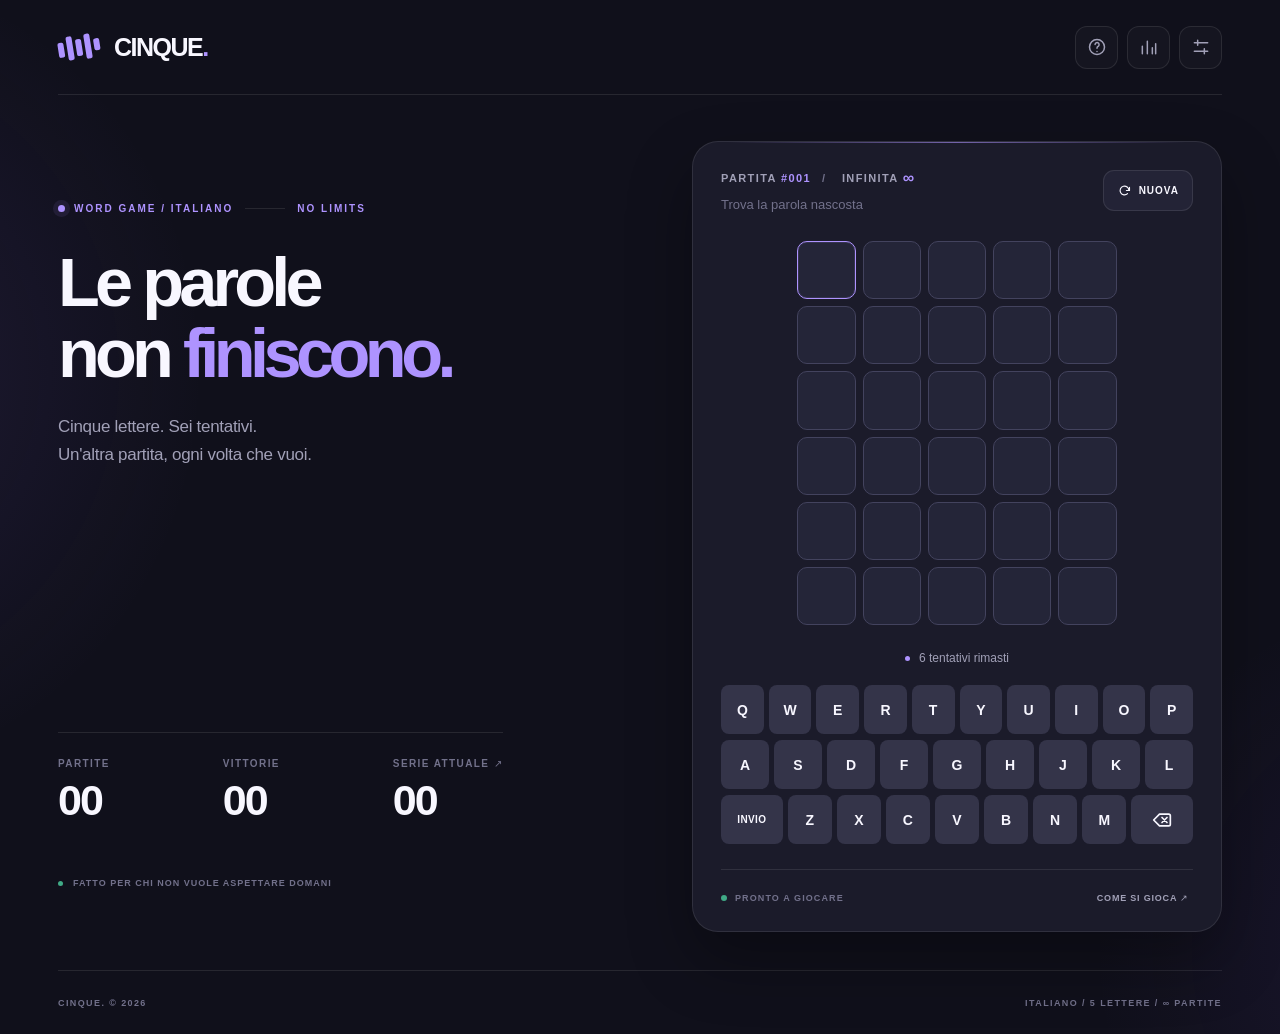
==== index.html @ 618a84fe "Add files via upload" ====
<!doctype html>
<html lang="it">
<head>
  <meta charset="UTF-8">
  <meta name="viewport" content="width=device-width,initial-scale=1,viewport-fit=cover,maximum-scale=1">
  <meta name="theme-color" content="#10101b">
  <meta name="description" content="CINQUE. — il gioco di parole italiane da 5 lettere, con partite infinite, statistiche, tema scuro e modalità difficile.">
  <meta name="apple-mobile-web-app-capable" content="yes">
  <meta name="apple-mobile-web-app-status-bar-style" content="black-translucent">
  <meta name="apple-mobile-web-app-title" content="CINQUE.">
  <meta name="mobile-web-app-capable" content="yes">
  <meta property="og:title" content="CINQUE. — Parole infinite">
  <meta property="og:description" content="Cinque lettere. Sei tentativi. Nessun limite.">
  <meta property="og:type" content="website">
  <link rel="icon" type="image/svg+xml" href="[data-uri]">
  
  
  <style>
:root{font-family:Inter,ui-sans-serif,-apple-system,BlinkMacSystemFont,"Segoe UI",sans-serif;font-synthesis:none;-webkit-font-smoothing:antialiased;touch-action:manipulation}
*{box-sizing:border-box}html{height:100%;background:#10101b}button,a{-webkit-tap-highlight-color:transparent}button{font:inherit;cursor:pointer}a{color:inherit;text-decoration:none}button:focus-visible,a:focus-visible,input:focus-visible{outline:3px solid var(--accent);outline-offset:3px}
body{--bg:#10101b;--surface:#1b1b2a;--surface-raised:#232336;--text:#f8f7ff;--secondary:#a1a0b7;--muted:#72718b;--line:rgba(255,255,255,.095);--empty:#242538;--tile-border:#43435e;--filled:#303049;--key:#343449;--key-hover:#4c4c67;--accent:#ae93ff;--accent-strong:#9b79ff;--accent-ink:#11101a;--green:#40aa86;--yellow:#e8b85e;--gray:#51516a;--shadow:0 28px 65px rgba(0,0,0,.32);margin:0;min-height:100%;min-height:100dvh;background:var(--bg);color:var(--text);position:relative;overflow-x:hidden;transition:background .24s,color .24s}
body[data-theme="light"]{--bg:#f6f5fa;--surface:#fff;--surface-raised:#f7f6fb;--text:#212036;--secondary:#706f83;--muted:#88879a;--line:rgba(36,31,68,.11);--empty:#faf9fd;--tile-border:#d8d6e5;--filled:#eeedf5;--key:#e7e5ee;--key-hover:#d6d2e4;--accent:#7351d8;--accent-strong:#7351d8;--accent-ink:#fff;--green:#2b9975;--yellow:#c99835;--gray:#8e8ca1;--shadow:0 25px 70px rgba(51,40,89,.10)}
.ambient{position:absolute;pointer-events:none;border-radius:999px;filter:blur(75px);opacity:.16;z-index:0}.ambient-one{width:530px;height:530px;background:#7655d2;left:-295px;top:100px}.ambient-two{width:440px;height:440px;background:#59329f;right:-240px;bottom:-230px}body[data-theme="light"] .ambient{opacity:.10}
.app-shell{max-width:1240px;min-height:100dvh;padding:0 38px;position:relative;z-index:1;margin:0 auto;display:flex;flex-direction:column}
.site-header{height:95px;display:flex;align-items:center;justify-content:space-between;border-bottom:1px solid var(--line);flex-shrink:0}.brand{display:inline-flex;align-items:center;gap:14px;font-size:25px;font-weight:850;letter-spacing:-1.5px}.brand-dot{color:var(--accent)}.brand-mark{height:26px;display:flex;gap:3px;align-items:center;transform:rotate(-9deg)}.brand-mark i{display:block;background:var(--accent);width:6px;height:6px;border-radius:2px}.brand-mark i:nth-child(1){height:15px}.brand-mark i:nth-child(2){height:24px}.brand-mark i:nth-child(3){height:17px}.brand-mark i:nth-child(4){height:25px}.brand-mark i:nth-child(5){height:12px}.header-actions{display:flex;gap:9px}.icon-btn{height:43px;width:43px;border:1px solid var(--line);background:rgba(255,255,255,.025);color:var(--secondary);display:grid;place-items:center;border-radius:12px;transition:background .18s,color .18s,transform .18s}.icon-btn:hover{color:var(--text);background:var(--surface-raised);transform:translateY(-2px)}.icon-btn svg,.new-game-control svg{height:20px;width:20px;fill:none;stroke:currentColor;stroke-width:1.8;stroke-linecap:round;stroke-linejoin:round}
.layout{display:grid;grid-template-columns:minmax(0,1fr) minmax(450px,530px);gap:clamp(28px,5vw,100px);align-items:center;flex:1;padding:46px 0 38px}.intro{align-self:stretch;display:flex;flex-direction:column;justify-content:space-between;padding:62px 0 35px}.eyebrow{display:flex;align-items:center;gap:9px;color:var(--accent);font-size:10px;font-weight:850;letter-spacing:2px;white-space:nowrap}.status-ping,.online-dot,.footnote-indicator,.message-dot{display:inline-block;flex-shrink:0;width:7px;height:7px;background:var(--accent);border-radius:50%;box-shadow:0 0 0 5px rgba(174,147,255,.09)}.eyebrow-line{height:1px;background:var(--line);flex:1;min-width:18px;max-width:40px;margin:0 3px}.intro h1{font-size:clamp(47px,5.35vw,78px);letter-spacing:-.071em;line-height:1.04;font-weight:850;margin:33px 0 24px}.intro h1 em{font-style:normal;color:var(--accent);letter-spacing:-.081em}.h1-dot{color:var(--accent)}.intro-desc{color:var(--secondary);font-size:17px;line-height:1.65;letter-spacing:-.3px;max-width:355px}.side-stats{display:flex;justify-content:space-between;max-width:445px;gap:20px;border-top:1px solid var(--line);padding-top:25px}.side-stats>div{display:flex;flex-direction:column;gap:8px}.side-label{font-size:10px;letter-spacing:1.4px;color:var(--muted);font-weight:750;white-space:nowrap}.side-stats strong{font-size:43px;line-height:1.1;font-weight:800;letter-spacing:-2px;font-variant-numeric:tabular-nums}.intro-footnote{display:flex;align-items:center;gap:10px;margin-top:54px;color:var(--muted);font-size:9px;letter-spacing:1px;font-weight:760}.footnote-indicator{height:5px;width:5px;background:var(--green);box-shadow:none}
.game-card{width:100%;border:1px solid var(--line);background:var(--surface);box-shadow:var(--shadow);border-radius:26px;padding:27px 28px 24px;position:relative}.game-card:before{content:"";position:absolute;left:35px;right:35px;top:0;height:1px;background:linear-gradient(90deg,transparent,rgba(174,147,255,.6),transparent)}.card-head{display:flex;justify-content:space-between;align-items:center;gap:12px}.card-eyebrow{font-size:11px;letter-spacing:1.4px;color:var(--secondary);font-weight:850}.card-eyebrow #roundNumber{color:var(--accent)}.header-split{padding:0 11px;color:var(--muted)}.infinity{color:var(--accent);font-size:16px;vertical-align:-1px}.card-subtitle{color:var(--muted);font-size:13px;margin-top:10px}.new-game-control{display:flex;align-items:center;justify-content:center;gap:7px;border:1px solid var(--line);background:var(--surface-raised);color:var(--text);padding:12px 13px;border-radius:11px;white-space:nowrap;font-size:10px;letter-spacing:1px;font-weight:800}.new-game-control:hover{border-color:var(--accent);color:var(--accent)}.new-game-control svg{height:15px;width:15px}.board-wrap{display:flex;justify-content:center;margin:29px 0 17px}.board{--tile:clamp(48px,4.55vw,60px);display:grid;grid-template-rows:repeat(6,var(--tile));gap:7px;align-items:center}.board-row{display:grid;grid-template-columns:repeat(5,var(--tile));gap:7px}.tile{width:var(--tile);height:var(--tile);display:grid;place-items:center;border:1.5px solid var(--tile-border);border-radius:10px;color:var(--text);font-size:calc(var(--tile)*.48);font-weight:830;letter-spacing:-1px;background:var(--empty);line-height:1;user-select:none;transform-style:preserve-3d}.tile.filled{background:var(--filled);border-color:var(--secondary)}.tile.active{border-color:var(--accent);box-shadow:inset 0 0 0 1px rgba(174,147,255,.12)}.tile.correct,.tile.present,.tile.absent{color:#fff;border-color:transparent}.tile.correct{background:var(--green)}.tile.present{background:var(--yellow)}.tile.absent{background:var(--gray)}.tile.pop{animation:tile-pop .14s ease-out}.tile.flip{animation:tile-flip .65s ease both;animation-delay:calc(var(--i)*110ms)}.board-row.shake{animation:shake .38s ease-in-out}
@keyframes tile-pop{50%{transform:scale(1.1)}}@keyframes tile-flip{0%{transform:rotateX(0)}45%{transform:rotateX(90deg)}55%{transform:rotateX(90deg)}100%{transform:rotateX(0)}}@keyframes shake{0%,100%{transform:translateX(0)}20%,60%{transform:translateX(-6px)}40%,80%{transform:translateX(6px)}}
.game-message{text-align:center;font-size:12px;color:var(--secondary);height:32px;display:flex;align-items:center;justify-content:center;gap:9px}.message-dot{width:5px;height:5px;box-shadow:none}.keyboard{display:flex;flex-direction:column;gap:6px;margin-top:11px;user-select:none}.keyboard-row{display:flex;gap:5px;justify-content:center}.key{flex:1;min-width:0;height:49px;max-width:48px;background:var(--key);color:var(--text);border:0;border-radius:8px;font-size:14px;font-weight:750;transition:background .14s,transform .13s;touch-action:manipulation}.key:hover{background:var(--key-hover)}.key:active{transform:translateY(2px)}.key.wide{flex:1.55;max-width:72px;font-size:10px;letter-spacing:.4px}.key.correct,.key.present,.key.absent{color:#fff}.key.correct{background:var(--green)}.key.present{background:var(--yellow)}.key.absent{background:var(--gray)}.key svg{height:20px;width:20px;vertical-align:middle;stroke:currentColor;fill:none;stroke-width:2;stroke-linecap:round;stroke-linejoin:round}.card-footer{display:flex;justify-content:space-between;align-items:center;margin-top:25px;padding-top:19px;border-top:1px solid var(--line);color:var(--muted);font-size:9px;letter-spacing:1.1px;font-weight:800;gap:5px}.card-footer>span{display:flex;align-items:center;gap:8px}.online-dot{width:6px;height:6px;background:var(--green);box-shadow:none}.card-footer button{border:0;color:var(--secondary);font-size:9px;letter-spacing:.8px;font-weight:800;background:none;padding:4px}.card-footer button:hover{color:var(--accent)}.site-footer{height:64px;border-top:1px solid var(--line);display:flex;align-items:center;justify-content:space-between;color:var(--muted);font-size:9px;font-weight:800;letter-spacing:1.4px}
.toast{position:fixed;left:50%;top:102px;transform:translate(-50%,-15px);background:var(--text);color:var(--bg);border-radius:12px;padding:13px 19px;font-size:13px;font-weight:730;box-shadow:0 15px 40px rgba(0,0,0,.28);pointer-events:none;opacity:0;z-index:15;transition:opacity .2s,transform .2s;max-width:90vw;text-align:center}.toast.shown{opacity:1;transform:translate(-50%,0)}
.modal-scrim{position:fixed;inset:0;z-index:10;background:rgba(4,4,12,.7);backdrop-filter:blur(9px);display:flex;justify-content:center;align-items:center;padding:20px;overflow-y:auto}.modal-scrim[hidden]{display:none}.modal{width:100%;max-width:475px;max-height:min(90dvh,790px);overflow-y:auto;background:var(--surface);border:1px solid var(--line);color:var(--text);border-radius:23px;padding:28px;box-shadow:0 32px 95px rgba(0,0,0,.37)}.modal-head{display:flex;align-items:flex-start;justify-content:space-between;gap:14px;border-bottom:1px solid var(--line);padding-bottom:19px;margin-bottom:23px}.modal-eyebrow{font-size:10px;letter-spacing:1.4px;color:var(--accent);font-weight:800}.modal-head h2{margin:9px 0 0;font-size:27px;letter-spacing:-1.2px;line-height:1.1}.close-btn{flex-shrink:0}.modal-content{font-size:14px;line-height:1.65;color:var(--secondary)}.modal-content p{margin:0 0 18px}.modal-content strong{color:var(--text)}.ex-row{display:flex;gap:7px;margin:7px 0 6px}.ex-tile{width:43px;height:43px;border-radius:8px;border:1px solid var(--tile-border);display:grid;place-items:center;font-size:20px;font-weight:800;color:var(--text)}.ex-tile.correct{background:var(--green);color:#fff;border:0}.ex-tile.present{background:var(--yellow);color:#fff;border:0}.ex-tile.absent{background:var(--gray);color:#fff;border:0}.example-caption{font-size:12px;margin:0 0 16px!important}.stat-big-row{display:grid;grid-template-columns:repeat(4,1fr);gap:6px;margin:0 0 24px}.stat-big{background:var(--surface-raised);border:1px solid var(--line);border-radius:13px;padding:15px 4px;text-align:center}.stat-big b{display:block;font-size:24px;letter-spacing:-.8px;color:var(--text)}.stat-big span{font-size:10px;color:var(--muted);line-height:1.3;display:block;margin-top:5px}.hist-label{font-size:11px;letter-spacing:1px;font-weight:800;color:var(--secondary);margin-bottom:15px}.hist-row{display:flex;align-items:center;gap:10px;margin:7px 0;font-size:12px;color:var(--text)}.hist-n{width:12px}.hist-track{height:25px;flex:1;background:var(--surface-raised);border-radius:5px;overflow:hidden}.hist-fill{height:100%;background:var(--accent-strong);min-width:0;display:flex;align-items:center;justify-content:flex-end;padding-right:7px;color:#fff;font-weight:800;border-radius:5px;transition:width .3s}.hist-fill.zero{background:transparent;color:var(--muted);justify-content:flex-start;padding-left:7px}.settings-line{display:flex;align-items:center;justify-content:space-between;gap:15px;padding:16px 0;border-bottom:1px solid var(--line)}.settings-line:first-child{padding-top:0}.settings-line:last-child{border-bottom:0}.settings-line strong{font-size:14px;display:block}.settings-line small{font-size:12px;display:block;color:var(--muted);margin-top:3px;line-height:1.45}.switch{border:0;width:49px;height:28px;background:var(--gray);border-radius:50px;padding:4px;display:flex;justify-content:flex-start;align-items:center;flex-shrink:0;transition:background .15s}.switch:before{content:"";display:block;width:20px;height:20px;border-radius:50%;background:#fff;box-shadow:0 1px 3px #0002;transition:transform .2s}.switch.on{background:var(--accent-strong)}.switch.on:before{transform:translateX(21px)}.modal-action{display:flex;align-items:center;justify-content:center;width:100%;padding:15px 18px;margin-top:17px;background:var(--accent);color:var(--accent-ink);border:0;border-radius:12px;font-size:13px;font-weight:850;letter-spacing:.1px;gap:9px}.modal-action:hover{filter:brightness(1.09)}.modal-action.secondary{background:var(--surface-raised);border:1px solid var(--line);color:var(--text)}.modal-actions{display:grid;grid-template-columns:1fr 1fr;gap:9px}.modal-actions .modal-action{margin-top:10px}.word-reveal{margin:12px 0 14px;padding:17px;background:var(--surface-raised);border-radius:14px;text-align:center}.word-reveal .reveal-label{font-size:10px;letter-spacing:2px;font-weight:850;color:var(--muted)}.word-reveal strong{font-size:33px;letter-spacing:6px;color:var(--accent);display:block;margin-top:4px}.result-badge{background:rgba(174,147,255,.10);border:1px solid rgba(174,147,255,.23);display:inline-block;color:var(--accent);padding:5px 11px;border-radius:40px;font-size:10px;font-weight:850;letter-spacing:1px}.result-message{color:var(--secondary);font-size:13px;margin-top:14px!important}.auto-status{padding-top:13px;font-size:11px;text-align:center;color:var(--muted)}.inline-link{background:none;border:0;padding:0;color:var(--accent);text-decoration:underline;cursor:pointer;font-weight:700}.separator{border-top:1px solid var(--line);margin:17px 0}.ios-steps{padding-left:20px;margin:15px 0}.ios-steps li{margin-bottom:9px}.modal-footer-text{font-size:11px;margin-top:17px;color:var(--muted)}.noscript{position:fixed;inset:0;background:var(--bg);color:var(--text);display:grid;place-items:center;z-index:100}
@media(max-width:1020px){.layout{grid-template-columns:minmax(0,1fr) minmax(390px,480px);gap:25px}.intro{padding-top:70px}.intro h1{font-size:52px}.eyebrow{font-size:9px;letter-spacing:1.1px}}
@media(max-width:810px){.app-shell{padding:0 24px}.site-header{height:69px}.layout{display:flex;flex-direction:column;align-items:stretch;gap:22px;padding:23px 0}.intro{padding:0;gap:16px}.intro h1{font-size:36px;margin:11px 0 8px;line-height:1.07}.intro h1 br{display:none}.intro-desc{font-size:13px;line-height:1.4;margin:0}.intro-desc br{display:none}.eyebrow{font-size:9px;letter-spacing:1px}.intro-bottom{display:none}.game-card{max-width:550px;margin:0 auto}.site-footer{height:48px}.brand{font-size:22px}}
@media(max-width:540px){.app-shell{padding:0 13px}.site-header{height:58px}.brand{font-size:20px;gap:8px}.brand-mark{transform:scale(.80) rotate(-9deg);transform-origin:left center;margin-right:-4px}.header-actions{gap:5px}.icon-btn{height:36px;width:36px;border-radius:10px}.icon-btn svg{height:18px;width:18px}.layout{padding:14px 0 16px;gap:13px}.intro h1{font-size:clamp(28px,7vw,38px);margin:8px 0 5px}.intro-desc{font-size:11px}.eyebrow{font-size:8px;letter-spacing:.7px}.game-card{border-radius:19px;padding:18px 13px 17px}.card-eyebrow{font-size:9px;letter-spacing:1.1px}.card-subtitle{font-size:11px;margin-top:6px}.new-game-control{padding:9px 10px;font-size:9px;border-radius:9px}.board{--tile:clamp(43px,12.5vw,56px);gap:5px}.board-row{gap:5px}.tile{border-radius:8px}.board-wrap{margin:18px 0 8px}.game-message{height:26px;font-size:11px}.keyboard{margin-top:8px;gap:5px}.keyboard-row{gap:4px}.key{height:clamp(42px,10.4vw,52px);border-radius:6px;font-size:12px}.key.wide{font-size:9px}.card-footer{margin-top:16px;padding-top:13px;font-size:8px}.card-footer button{font-size:8px}.site-footer{font-size:8px;letter-spacing:.7px;height:45px}.toast{top:68px}.modal{padding:22px 18px;max-height:89dvh}.modal-head h2{font-size:24px}}
@media(max-width:360px){.board{--tile:43px}.key{height:43px}.site-footer span:last-child{display:none}.eyebrow{font-size:7px}}
@media(min-width:812px) and (max-height:740px){.layout{padding:25px 0}.game-card{padding:18px 23px}.board-wrap{margin:15px 0 8px}.board{--tile:47px}.key{height:39px}.card-footer{margin-top:13px}.intro{padding-top:40px}.intro h1{font-size:51px}}
@media(prefers-reduced-motion:reduce){*,*:before,*:after{animation-duration:.01ms!important;transition-duration:.01ms!important;scroll-behavior:auto!important}}

body.modal-open{overflow:hidden}
.tile.win-bounce{animation:win-celebrate .45s ease-out}
@keyframes win-celebrate{0%,100%{transform:translateY(0)}35%{transform:translateY(-14px)}65%{transform:translateY(-4px)}}
@media(max-width:360px){.board{--tile:min(43px,calc((100vw - 64px)/5))}}
@media(prefers-reduced-motion:reduce){.tile.win-bounce{animation:none}}
/* Ambient light is painted as background to avoid overflow on mobile Safari. */
body{background:radial-gradient(ellipse 440px 480px at -170px 36%,rgba(130,94,225,.13),transparent 85%),radial-gradient(ellipse 400px 420px at 112% 92%,rgba(115,72,208,.10),transparent 85%),var(--bg)}
.ambient{display:none}

</style>
  <title>CINQUE. — Parole infinite</title>
  
  
  
</head>
<body data-theme="dark">
  <div class="ambient ambient-one" aria-hidden="true"></div>
  <div class="ambient ambient-two" aria-hidden="true"></div>
  <div class="app-shell">
    <header class="site-header">
      <a class="brand" href="./" aria-label="CINQUE. — pagina iniziale">
        <span class="brand-mark" aria-hidden="true"><i></i><i></i><i></i><i></i><i></i></span>
        <span>CINQUE<span class="brand-dot">.</span></span>
      </a>
      <nav class="header-actions" aria-label="Strumenti di gioco">
        <button class="icon-btn" id="helpBtn" aria-label="Come si gioca" title="Come si gioca"><svg viewBox="0 0 24 24" aria-hidden="true"><circle cx="12" cy="12" r="9"/><path d="M9.7 9a2.4 2.4 0 1 1 4.2 1.7c-.9.9-1.9 1.2-1.9 2.7M12 17.5h.01"/></svg></button>
        <button class="icon-btn" id="statsBtn" aria-label="Statistiche" title="Statistiche"><svg viewBox="0 0 24 24" aria-hidden="true"><path d="M4 20V11m6 9V5m6 15v-7m4 7V8"/></svg></button>
        <button class="icon-btn" id="settingsBtn" aria-label="Impostazioni" title="Impostazioni"><svg viewBox="0 0 24 24" aria-hidden="true"><path d="M4 7h16M4 17h16M8 4v6M16 14v6"/></svg></button>
      </nav>
    </header>

    <main class="layout">
      <section class="intro" aria-label="Benvenuto">
        <div class="intro-top">
          <div class="eyebrow"><span class="status-ping"></span> WORD GAME / ITALIANO <span class="eyebrow-line"></span> NO LIMITS</div>
          <h1>Le parole<br> non <em>finiscono</em><span class="h1-dot">.</span></h1>
          <p class="intro-desc">Cinque lettere. Sei tentativi.<br> Un'altra partita, ogni volta che vuoi.</p>
        </div>
        <div class="intro-bottom">
          <div class="side-stats" aria-label="I tuoi progressi">
            <div><span class="side-label">PARTITE</span><strong id="sideGames">00</strong></div>
            <div><span class="side-label">VITTORIE</span><strong id="sideWins">00</strong></div>
            <div><span class="side-label">SERIE ATTUALE <span aria-hidden="true">↗</span></span><strong id="sideStreak">00</strong></div>
          </div>
          <p class="intro-footnote"><span class="footnote-indicator"></span> FATTO PER CHI NON VUOLE ASPETTARE DOMANI</p>
        </div>
      </section>

      <section class="game-card" aria-label="Gioco CINQUE">
        <div class="card-head">
          <div>
            <div class="card-eyebrow">PARTITA <span id="roundNumber">#001</span><span class="header-split">/</span> INFINITA <span class="infinity">∞</span></div>
            <div class="card-subtitle" id="subtitle">Trova la parola nascosta</div>
          </div>
          <button class="new-game-control" id="newGameBtn" title="Nuova partita" aria-label="Nuova partita"><svg viewBox="0 0 24 24" aria-hidden="true"><path d="M20 7v5h-5"/><path d="M19 12a7 7 0 1 0-2.1 5"/></svg><span>NUOVA</span></button>
        </div>
        <div class="board-wrap">
          <div class="board" id="board" role="group" aria-label="Griglia di 6 tentativi, 5 lettere"></div>
        </div>
        <div class="game-message" id="gameMessage"><span class="message-dot"></span> <span id="messageText">6 tentativi per indovinare</span></div>
        <div class="keyboard" id="keyboard" aria-label="Tastiera di gioco"></div>
        <div class="card-footer"><span><span class="online-dot"></span> <span id="statusText">PRONTO A GIOCARE</span></span><button id="shortHelpBtn">COME SI GIOCA <span aria-hidden="true">↗</span></button></div>
      </section>
    </main>
    <footer class="site-footer"><span>CINQUE. © 2026</span><span>ITALIANO / 5 LETTERE / ∞ PARTITE</span></footer>
  </div>

  <div id="toast" class="toast" role="status" aria-live="polite" aria-atomic="true"></div>
  <div class="modal-scrim" id="modalScrim" hidden>
    <section class="modal" role="dialog" aria-modal="true" aria-labelledby="modalTitle">
      <div class="modal-head"><div><span class="modal-eyebrow" id="modalEyebrow">CINQUE. / MENU</span><h2 id="modalTitle">Titolo</h2></div><button class="icon-btn close-btn" id="closeModalBtn" aria-label="Chiudi"><svg viewBox="0 0 24 24"><path d="M5 5l14 14M19 5L5 19"/></svg></button></div>
      <div class="modal-content" id="modalContent"></div>
    </section>
  </div>
  <noscript><div class="noscript">Per giocare a CINQUE. devi abilitare JavaScript nel browser.</div></noscript>
<script>
// Liste locali, utilizzabili offline. Soluzioni curate a mano; tentativi più permissivi.
window.CINQUE_WORDS = Object.freeze({answers: ["abbia","abete","abita","abito","acero","aceto","acida","acido","acqua","acuto","addio","agile","agita","aglio","aiuto","album","alibi","alice","alito","altra","altre","altri","altro","amara","amare","amaro","amato","ambra","amica","amici","amico","amore","ampio","anche","anima","anime","animo","ansia","apice","apnea","arabo","arduo","arena","arida","arido","aroma","ascia","asilo","asino","assai","astio","audio","avaro","avere","avida","avido","avvio","bacio","bagno","balla","ballo","balza","banca","banda","bando","barba","barca","basso","basta","becco","beffa","bella","belle","belli","bello","belva","benda","bimba","bimbo","birra","bivio","bocca","bolla","bollo","bomba","bordo","borgo","borsa","bosco","botta","botte","botto","brano","brava","bravi","bravo","breve","brina","brodo","bruno","buona","buoni","buono","burro","busta","butta","butto","calce","caldo","calma","calmo","calza","calze","campo","canna","canta","canti","canto","capra","carie","carne","carro","carta","casco","causa","cauto","cella","celle","cenno","cento","cerca","cerco","certo","cervo","cesta","ciclo","cieca","cieco","cielo","cifra","cigno","cinta","circa","circo","clima","cocco","colla","colle","collo","colmo","colpa","colpo","colta","colto","conta","conti","conto","copia","copie","coppa","corda","corpo","corre","corsa","corso","corta","corto","costa","coste","costi","costo","cotta","cotte","cotto","crede","credi","credo","crema","crepa","crisi","croce","crudo","culla","culto","cuoca","cuoco","cuoio","cuore","curva","curvo","dagli","danni","danno","danza","dardo","degno","della","delta","dente","denti","desco","detta","dette","detti","detto","diamo","dieta","dimmi","disco","dogma","dolce","dolci","donna","donne","dorme","dormi","dorso","dossi","dotto","drago","drama","droga","dubbi","duomo","edera","elica","entra","entri","entro","erede","esame","esami","esiti","esito","etica","evita","extra","facce","falce","falsa","false","falsi","falso","fanno","farlo","farsi","fatta","fatte","fatti","fatto","fauna","felpa","ferma","fermo","ferro","festa","fiato","fibra","fieno","fiera","fiero","filma","finta","finto","fioca","fioco","fiore","fiori","firma","fissa","fisso","fiume","flebo","flora","fogna","folle","folto","fondo","fonte","fonti","forma","forme","forno","forse","forte","forza","frana","frase","frasi","frena","freno","frese","frode","fugge","furbo","furia","fusto","gamba","gambe","gatta","gatto","gente","gergo","gesso","gesto","gioco","gioia","giura","giuro","globo","gobba","gocce","goffa","goffi","golfo","gomma","grado","grana","grano","grato","grave","grida","gridi","grido","grifo","grigi","guaio","guida","guidi","gusto","idolo","imene","imita","impar","invia","invio","isola","ladro","larga","largo","larva","laser","latta","latte","legge","legna","lente","lenti","lento","leone","lepre","lesso","letta","letti","letto","libri","libro","lieve","linea","lista","litri","litro","lizza","lotta","lotte","lungo","luogo","lusso","macco","maghe","magia","magno","magra","magro","mamma","manco","manda","mando","manga","mappa","marca","marco","marea","marmi","massa","matta","matto","mente","merce","merlo","merto","messa","metro","mezza","mezzi","mezzo","micio","miele","migra","mille","mista","misto","molla","molto","mondo","monte","morde","mordi","morsa","morso","morte","mosca","mossa","mosse","mosto","motto","mucca","multa","museo","mutuo","nanna","negro","nervo","netto","ninja","nonna","nonno","norma","notte","nulla","nuoto","nuova","nuove","nuovi","nuovo","occhi","odore","odori","olive","olivo","ombra","omena","onore","opaco","opera","orari","orata","orchi","orivo","osare","osato","ovest","ovvia","ovvio","pacco","padre","paghi","pagro","palco","palla","palma","panna","panni","panno","parco","parla","parli","parlo","parte","parto","pasci","pasta","pasto","patto","pausa","pazza","pazzo","pelle","pelli","penna","penso","perla","pesca","pesce","pesci","pesto","petti","petto","pezzo","piaga","piana","piane","piano","picco","piega","piena","pieni","pieno","pigna","pigne","pigro","pinna","pinta","piove","piper","pista","piuma","pizza","pizzi","placa","podio","poema","poeta","pollo","polpa","polso","pompa","ponte","porco","porre","porta","porti","porto","possa","posso","posta","posto","prato","preda","prego","presa","preso","prima","primi","primo","priva","prive","privo","prova","prove","pugni","pugno","pulce","punta","punte","punti","punto","puzza","quale","quasi","quota","radio","ragno","rampa","razza","razzo","reale","regia","regno","renda","rende","rendi","renna","resta","resti","resto","ricar","ricca","ricco","righe","rissa","risse","ritmi","ritmo","rocca","rocia","rombo","rompe","rompi","rossa","rosso","rotta","rotti","rotto","ruota","ruspa","sacco","sacra","sacro","sagra","salda","saldo","salsa","salse","salta","salto","salva","salve","salvo","sanno","santa","santo","sasso","scade","scala","scale","scalo","scapa","scavo","scena","scese","scesi","sceso","scopa","scopo","scudo","scusa","secca","secco","sedia","segni","segno","senso","sente","senti","sento","senza","seria","serio","serra","serve","servi","servo","sfida","sfidi","sigla","sogna","sogni","sogno","solco","soldi","somma","sonni","sonno","sopra","sorda","sordo","sorso","sorta","sorte","sosta","sotto","spada","spago","spala","sparo","spazi","spesa","spese","spiga","spina","spira","spola","sport","sposa","sposi","sposo","stadi","stare","stati","stato","stava","stelo","stile","stili","stima","stimo","stira","stiro","stufo","suite","suolo","suona","suoni","suono","super","svago","svela","tacco","talco","tanta","tanto","tappi","tappo","tardi","targa","tasca","tassa","tasse","tasto","tatto","tazza","tempo","tenda","tende","tendi","tengo","tenia","tenta","tenue","terra","testa","testo","tetto","tigre","tinta","tinto","tizio","tocca","tocco","tomba","tombe","tondi","tondo","tonfo","tonno","torna","torre","torta","torte","torti","torto","tosse","tosti","tosto","trama","trame","treno","trina","trono","trova","trovi","trovo","tuffa","tuffi","tuffo","turni","turno","tutta","tutto","udito","ulivo","umana","umano","umido","unica","unico","unire","unita","unito","urina","usano","usare","usata","usate","usati","usato","utile","valga","valle","valli","valso","vanno","varia","vario","vasta","vasti","vasto","venti","vento","verde","verga","versa","versi","verso","veste","vetro","viale","video","villa","vince","vinci","vinti","vinto","viola","virus","vista","visto","vizio","volgo","volle","volpe","volta","volti","volto","vuota","vuoto","zaino","zampa","zanna","zappa","zebra","zolla","zombi","zucca","zuffa","zuppa","zuppe"], allowed: ["abbia","abete","abita","abiti","abito","aceri","acero","aceto","acida","acido","acqua","acque","acuto","adara","addio","adula","agile","agita","agito","aglio","aiuto","album","alibi","alice","alito","altra","altre","altri","altro","alzai","amara","amare","amaro","amato","amava","amavi","ambra","amica","amici","amico","amore","ampio","anche","ancor","andai","anima","anime","animo","ansia","antro","apice","apnea","aprii","arabo","arduo","arena","arida","arido","aroma","ascia","asilo","asino","assai","astio","attua","attuo","audio","avaro","avere","avete","avida","avido","avrai","avrei","avvio","bacio","bagni","bagno","baldo","balla","balli","ballo","balza","balze","banca","banda","bande","bando","barba","barbo","barca","baron","basso","basta","becco","beffa","beige","bella","belle","belli","bello","belva","belve","benda","bende","beuta","bevia","bimba","bimbo","bioma","birra","bisca","bivio","boati","bocca","bocce","bolla","bollo","bomba","bordo","borgo","borsa","bosco","botta","botte","botto","brano","brava","bravi","bravo","breve","brina","brodo","bruno","buchi","buona","buoni","buono","burro","busta","buste","butta","butto","cagna","calce","caldi","caldo","calma","calmo","calza","calze","cambi","campi","campo","canna","canta","canti","canto","capra","capre","carie","carne","carri","carro","carta","carte","casca","casco","casse","causa","cauto","cavia","cella","celle","cenno","cento","cerca","cerco","certa","certe","certi","certo","cervo","cesta","ceste","chela","china","chino","cicli","ciclo","cieca","cieco","cieli","cielo","cifra","cifre","cigni","cigno","cinta","cinti","cinto","circa","circo","clero","clima","cobra","cocco","cogli","colla","colle","colli","collo","colmi","colmo","colpa","colpe","colpi","colpo","colta","colto","comma","conta","conti","conto","copia","copie","coppa","corda","corde","corpi","corpo","corre","corri","corsa","corse","corso","corta","corto","cosce","costa","coste","costi","costo","cotta","cotte","cotto","crede","credi","credo","crema","crepa","crepe","crepo","crisi","croce","crudi","crudo","culla","culle","culto","cuoca","cuoco","cuoio","cuore","curva","curve","curvo","dagli","dammi","danni","danno","danza","darai","dardo","darsi","darti","debbo","degno","della","delle","dello","delta","denso","dente","denti","desco","detta","dette","detti","detto","diamo","dieta","dimmi","dirlo","dirsi","disco","dogma","dolce","dolci","donna","donne","dorme","dormi","dorso","dossi","dotta","dotto","drago","drama","droga","dubbi","duomi","duomo","ebano","edera","edile","elica","emulo","entra","entri","entro","erede","eredi","erica","eroga","esame","esami","esita","esiti","esito","etero","etica","evaso","evita","eviti","evito","extra","facce","falce","falci","falsa","false","falsi","falso","fanno","farai","farlo","farsi","farti","fatta","fatte","fatti","fatto","fauna","felce","felpa","ferma","fermi","fermo","ferri","ferro","festa","feste","fiato","fibra","fibre","fichi","fieno","fiera","fiero","filma","finta","finto","fioca","fioco","fiore","fiori","firma","firme","fissa","fisso","fiume","flebo","flora","fogna","fogne","folle","folto","fondi","fondo","fonte","fonti","forma","forme","forni","forno","forse","forte","forti","forza","fossi","frana","frane","frase","frasi","frate","fredd","frena","freni","freno","frese","frode","frodi","fruga","frugo","fugge","funga","funge","furbi","furbo","furia","furie","fusti","fusto","gamba","gambe","garbo","gatta","gatti","gatto","gelai","gelso","gente","gergo","gesso","gesti","gesto","giano","gioca","gioco","giogo","gioia","giura","giuri","giuro","globo","gobba","gocce","goffa","goffi","golfo","gomma","gomme","gonfi","gradi","grado","grana","grani","grano","grata","grato","grave","gravi","grida","gridi","grido","grifo","grigi","grumi","grumo","guado","guaio","guida","guide","guidi","gusti","gusto","hotel","idoli","idolo","igloo","imene","imita","imito","impar","invia","invio","iride","irosa","iroso","isola","isole","ladri","ladro","laghi","lagna","lanci","larga","largo","larva","laser","latta","latte","legge","leggi","legna","legni","lemme","lente","lenti","lento","leone","leoni","lepre","lepri","lesso","letta","letti","letto","libri","libro","lieve","limbo","lince","linea","lista","liste","litri","litro","lizza","lotta","lotte","lotti","lungo","luogo","lussi","lusso","macco","machi","maghe","magia","magno","magra","magre","magri","magro","mamma","mamme","manco","manda","mando","manga","mangi","manta","mappa","mappe","marca","march","marco","marea","marma","marmi","massa","masse","matta","matte","matti","matto","mente","menti","merce","merci","merli","merlo","merto","messa","metri","metro","mezza","mezzi","mezzo","micio","miele","mieli","mieta","migra","mille","mirto","mista","miste","misti","misto","molla","molle","molto","mondi","mondo","monte","monti","morde","mordi","morsa","morso","morte","mosca","mossa","mosse","mossi","mosto","motti","motto","mucca","multa","munga","munto","musei","museo","mutuo","nanna","nardi","nasca","nasce","nasci","nasco","natio","negro","nervi","nervo","nessi","netti","netto","ninja","nolla","nonna","nonno","norma","notai","noter","notte","notti","nulla","nuoto","nuova","nuove","nuovi","nuovo","occhi","odore","odori","olive","olivo","ombra","ombre","omena","onore","opaco","opera","opere","orari","orata","orchi","orina","orivo","ormai","osare","osato","ossea","osseo","ostia","ovest","ovile","ovvia","ovvio","pacco","padre","padri","paghi","pagro","palco","palla","palle","palma","palmi","panna","panni","panno","pappe","parco","parla","parli","parlo","parte","parti","parto","pasci","pasta","pasti","pasto","patte","patti","patto","pausa","pause","pazza","pazzi","pazzo","pelle","pelli","penna","penne","pensi","penso","perla","perle","pesca","pesce","pesci","pesto","petti","petto","pezzi","pezzo","piaga","piana","piane","piani","piano","picco","piega","piena","pieni","pieno","pieve","pigna","pigne","pigro","pinna","pinne","pinta","piove","piovi","piper","pista","piste","piuma","pizza","pizze","pizzi","placa","podio","poema","poeta","poeti","polli","pollo","polpa","polpi","polsi","polso","pompa","pompe","ponte","ponti","porco","porre","porta","porte","porti","porto","possa","posso","posta","posti","posto","prati","prato","preda","prede","prego","presa","prese","preso","press","prima","primi","primo","priva","prive","privo","prono","prora","prova","prove","pugni","pugno","pulce","punta","punte","punti","punto","purga","putto","puzza","quale","quasi","quiet","quota","radio","raggi","ragni","ragno","ralla","rampa","rampe","randa","ratti","razza","razze","razzi","razzo","reale","reali","reati","regia","regni","regno","renda","rende","rendi","renna","renne","resta","resti","resto","retro","ricar","ricca","ricco","righe","righi","rione","rissa","risse","ritmi","ritmo","rizza","rocca","rocia","rombo","rompa","rompe","rompi","rondo","rossa","rosso","rotta","rotti","rotto","rubai","rughe","ruota","ruote","ruspa","sacco","sacra","sacro","sagra","sagre","salda","saldi","saldo","salsa","salse","salta","salti","salto","salva","salve","salvi","salvo","sanno","santa","santi","santo","sassi","sasso","sazio","scade","scadi","scala","scale","scali","scalo","scapa","scavi","scavo","scema","scemi","scemo","scena","scene","scese","scesi","sceso","scont","scopa","scope","scopo","scovi","scudi","scudo","scusa","secca","secco","sedia","sedie","segni","segno","sensi","senso","senta","sente","senti","sento","senza","seria","serio","serra","serre","serve","servi","servo","sfera","sfida","sfide","sfidi","sfogo","sfora","siena","siero","sigla","sigle","sogna","sogni","sogno","solco","soldi","somma","somme","sonni","sonno","sopra","sorda","sordo","sorsi","sorso","sorta","sorte","sosia","sosta","sotto","spada","spade","spago","spala","sparo","spazi","spesa","spese","spiga","spina","spine","spira","spola","sport","sposa","spose","sposi","sposo","stadi","stano","stare","stati","stato","stava","steli","stelo","stile","stili","stima","stime","stimo","stipo","stira","stiro","stron","stufi","stufo","sudor","suite","suoli","suolo","suona","suoni","suono","super","svago","svela","svita","svola","tacco","tagli","talco","tanta","tante","tanto","tappi","tappo","tardi","targa","tasca","tassa","tasse","tasti","tasto","tatto","tazza","tazze","tempi","tempo","tenda","tende","tendi","tener","tengo","tenia","tenta","tenti","tento","tenue","terra","testa","teste","testi","testo","tetti","tetto","tigre","tigri","tinta","tinte","tinto","tirai","tizio","tocca","tocco","togli","tolgo","tomba","tombe","tondi","tondo","tonfo","tonno","tonto","torna","torni","torno","torre","torri","torta","torte","torti","torto","tosse","tosti","tosto","trama","trame","treni","treno","trina","troni","trono","trova","trovi","trovo","truce","tuffa","tuffi","tuffo","turni","turno","tutta","tutto","ubria","udito","ulivi","ulivo","umana","umano","umido","unghi","unica","unici","unico","unire","unita","uniti","unito","univa","urina","urlai","usala","usalo","usano","usare","usata","usate","usati","usato","usava","usavi","uscii","utile","utili","vacca","vaghi","valga","valgi","valgo","valle","valli","valso","vanno","varia","vario","vasta","vasti","vasto","venti","vento","verde","verdi","verga","versa","versi","verso","veste","vetri","vetro","viale","viali","video","villa","ville","vince","vinci","vinti","vinto","viola","virgo","virus","visse","vissi","vista","viste","visto","vizio","volai","volgo","volle","volpe","volta","volti","volto","votta","vuota","vuoto","zaini","zaino","zampa","zampe","zanna","zanne","zappa","zappe","zebra","zebre","zolla","zombi","zucca","zuffa","zuppa","zuppe"]});

</script>
<script>
/* Motore indipendente dalla UI: lettere ripetute e modalità difficile. */
(function (root) {
  'use strict';
  function scoreGuess(guess, answer) {
    const result = Array(5).fill('absent');
    const counts = Object.create(null);
    for (let i = 0; i < 5; i++) counts[answer[i]] = (counts[answer[i]] || 0) + 1;
    for (let i = 0; i < 5; i++) {
      if (guess[i] === answer[i]) {
        result[i] = 'correct';
        counts[guess[i]]--;
      }
    }
    for (let i = 0; i < 5; i++) {
      if (result[i] === 'correct') continue;
      if (counts[guess[i]] > 0) {
        result[i] = 'present';
        counts[guess[i]]--;
      }
    }
    return result;
  }
  function checkHardMode(guess, previous) {
    const required = Object.create(null);
    const green = Array(5).fill(null);
    const yellowPositions = Array.from({length:5},()=>new Set());
    for (const row of previous) {
      const inRow = Object.create(null);
      for (let i = 0; i < 5; i++) {
        const letter = row.word[i];
        if (row.marks[i] === 'correct') green[i] = letter;
        if (row.marks[i] === 'present') yellowPositions[i].add(letter);
        if (row.marks[i] === 'correct' || row.marks[i] === 'present') {
          inRow[letter] = (inRow[letter] || 0) + 1;
        }
      }
      for (const letter of Object.keys(inRow)) required[letter] = Math.max(required[letter] || 0, inRow[letter]);
    }
    for (let i = 0; i < 5; i++) {
      if (green[i] && guess[i] !== green[i]) return `La ${i + 1}ª lettera deve essere ${green[i]}.`;
      if (yellowPositions[i].has(guess[i])) return `La lettera ${guess[i]} non può stare nella posizione ${i + 1}.`;
    }
    for (const [letter, min] of Object.entries(required)) {
      const count = [...guess].filter(char => char === letter).length;
      if (count < min) return min === 1 ? `Devi usare la lettera ${letter}.` : `Devi usare almeno ${min} lettere ${letter}.`;
    }
    return null;
  }
  const api = Object.freeze({ scoreGuess, checkHardMode });
  root.CinqueEngine = api;
  if (typeof module !== 'undefined' && module.exports) module.exports = api;
})(typeof window !== 'undefined' ? window : globalThis);

</script>
<script>
(() => {
  'use strict';
  const WORDS = window.CINQUE_WORDS;
  const ENGINE = window.CinqueEngine;
  if (!WORDS || !ENGINE) {
    document.getElementById('messageText').textContent = 'Impossibile caricare il dizionario. Ricarica la pagina.';
    return;
  }
  const answers = [...new Set(WORDS.answers.map(s => s.toUpperCase()))];
  const allowed = new Set([...WORDS.allowed, ...WORDS.answers].map(s => s.toUpperCase()));
  const storageKey = 'cinque-infinite-v1';
  const $ = id => document.getElementById(id);
  const isReduced = window.matchMedia('(prefers-reduced-motion: reduce)').matches;
  const rows = ['QWERTYUIOP', 'ASDFGHJKL', 'ZXCVBNM'];
  const BACKSPACE = '<svg aria-hidden="true" viewBox="0 0 24 24"><path d="m9 5-7 7 7 7h11a2 2 0 0 0 2-2V7a2 2 0 0 0-2-2H9Z"/><path d="m12 9 6 6m0-6-6 6"/></svg>';
  const blankStats = () => ({ games:0, wins:0, streak:0, best:0, distribution:[0,0,0,0,0,0] });
  const blankSettings = () => ({ theme:'dark', hard:false, auto:true });
  const freshState = () => ({ version:1, settings:blankSettings(), stats:blankStats(), number:0, remaining:[], game:null });
  const defer = (fn, ms) => window.setTimeout(fn, ms);
  let state = restore();
  let revealing = false;
  let autoInterval = null;
  let autoRemaining = 0;
  let toastTimeout = null;
  let modalType = '';
  let lastFocused = null;
  let dialogCancel = null;

  function restore() {
    let loaded;
    try { loaded = JSON.parse(localStorage.getItem(storageKey) || 'null'); } catch (_) { /* private mode */ }
    const base = freshState();
    if (!loaded || loaded.version !== 1 || !loaded.stats || !loaded.settings) return base;
    const s = loaded.stats;
    base.stats = {
      games: positiveInt(s.games), wins: positiveInt(s.wins), streak: positiveInt(s.streak),
      best: positiveInt(s.best), distribution: Array.from({length:6}, (_,i) => positiveInt(s.distribution?.[i]))
    };
    if (base.stats.wins > base.stats.games) base.stats.wins = base.stats.games;
    base.settings = {
      theme: loaded.settings.theme === 'light' ? 'light' : 'dark',
      hard: Boolean(loaded.settings.hard), auto: loaded.settings.auto !== false
    };
    base.number = positiveInt(loaded.number);
    base.remaining = Array.isArray(loaded.remaining)
      ? loaded.remaining.filter(i => Number.isInteger(i) && i >= 0 && i < answers.length)
      : [];
    const g = loaded.game;
    if (g && answers.includes(g.answer) && Array.isArray(g.guesses) && g.guesses.length <= 6) {
      const guesses = g.guesses.filter(x => typeof x?.word === 'string' && /^[A-Z]{5}$/.test(x.word)).map(x => ({word:x.word, marks:ENGINE.scoreGuess(x.word, g.answer)}));
      const win = guesses.some(x => x.word === g.answer);
      base.game = {
        answer:g.answer, guesses, current: /^[A-Z]{0,5}$/.test(g.current) ? g.current : '',
        status: ['won','lost'].includes(g.status) ? g.status : (win ? 'won' : guesses.length === 6 ? 'lost' : 'playing'),
        hard: typeof g.hard === 'boolean' ? g.hard : base.settings.hard
      };
      if (base.game.status !== 'playing') base.game.current = '';
    }
    return base;
  }
  function positiveInt(n) { return Number.isSafeInteger(n) && n > 0 ? n : 0; }
  function save() { try { localStorage.setItem(storageKey, JSON.stringify(state)); } catch (_) { /* limited storage */ } }
  function pickAnswer() {
    if (!state.remaining.length) {
      state.remaining = Array.from({ length:answers.length }, (_, i) => i);
      for (let i = state.remaining.length - 1; i > 0; i--) {
        const j = Math.floor(Math.random() * (i + 1));
        [state.remaining[i], state.remaining[j]] = [state.remaining[j], state.remaining[i]];
      }
      if (state.game?.answer && state.remaining.length > 1) {
        const last = state.remaining.length - 1;
        if (answers[state.remaining[last]] === state.game.answer) [state.remaining[last], state.remaining[0]] = [state.remaining[0], state.remaining[last]];
      }
    }
    return answers[state.remaining.pop()];
  }
  function beginNewRound() {
    stopAuto();
    closeModal();
    revealing = false;
    state.number++;
    state.game = {answer:pickAnswer(), guesses:[], current:'', status:'playing', hard:state.settings.hard};
    save();
    render();
    $('subtitle').textContent = 'Trova la parola nascosta';
    $('statusText').textContent = state.settings.hard ? 'MODALITÀ DIFFICILE' : 'PRONTO A GIOCARE';
  }
  function completeRound(win) {
    const g = state.game;
    if (g.status !== 'playing') return;
    g.status = win ? 'won' : 'lost';
    g.current = '';
    const st = state.stats;
    st.games++;
    if (win) {
      st.wins++;
      st.streak++;
      st.best = Math.max(st.best, st.streak);
      st.distribution[g.guesses.length - 1]++;
    } else st.streak = 0;
    save();
    renderStats();
  }
  function abandonRound() {
    completeRound(false);
    beginNewRound();
    toast('Partita saltata: conta come sconfitta.');
  }
  function confirmNewRound() {
    if (revealing) return;
    const g = state.game;
    if (g.status !== 'playing' || g.guesses.length === 0) return beginNewRound();
    openModal('confirm', 'Salti questa partita?', 'PARTITA IN CORSO', `
      <p>Hai già usato <strong>${g.guesses.length} tentativ${g.guesses.length === 1 ? 'o' : 'i'}</strong>. Se cambi parola ora, la partita viene contata come <strong>sconfitta</strong> e la serie di vittorie si interrompe.</p>
      <div class="modal-actions"><button class="modal-action secondary" id="cancelSkip">Continua</button><button class="modal-action" id="acceptSkip">Salta partita</button></div>
    `);
    $('cancelSkip').addEventListener('click', closeModal);
    $('acceptSkip').addEventListener('click', abandonRound);
  }
  function render() {
    document.body.dataset.theme = state.settings.theme;
    document.querySelector('meta[name="theme-color"]').setAttribute('content', state.settings.theme === 'dark' ? '#10101b' : '#f6f5fa');
    $('roundNumber').textContent = '#' + String(state.number).padStart(3, '0');
    renderStats();
    renderBoard();
    renderKeyboard();
    const g = state.game;
    $('messageText').textContent = g.status === 'won' ? 'Parola indovinata. Ottimo lavoro!' : g.status === 'lost' ? `La parola era ${g.answer}` : `${Math.max(0,6 - g.guesses.length)} tentativi rimasti`;
    $('statusText').textContent = g.status === 'playing' ? (g.hard ? 'MODALITÀ DIFFICILE' : 'PRONTO A GIOCARE') : g.status === 'won' ? 'PARTITA VINTA' : 'PARTITA TERMINATA';
    $('subtitle').textContent = g.status === 'playing' ? 'Trova la parola nascosta' : g.status === 'won' ? 'Hai trovato la parola!' : 'Riprova con una nuova parola';
    $('newGameBtn').setAttribute('aria-label', g.status === 'playing' ? 'Salta e inizia una nuova partita' : 'Inizia una nuova partita');
  }
  function renderStats() {
    $('sideGames').textContent = String(state.stats.games).padStart(2,'0');
    $('sideWins').textContent = String(state.stats.wins).padStart(2,'0');
    $('sideStreak').textContent = String(state.stats.streak).padStart(2,'0');
  }
  function renderBoard() {
    const g = state.game;
    $('board').innerHTML = Array.from({length:6}, (_,r) => {
      const submitted = g.guesses[r];
      const letters = submitted ? submitted.word : r === g.guesses.length && g.status === 'playing' ? g.current : '';
      const cells = Array.from({length:5}, (_,c) => {
        const value = letters[c] || '';
        const classes = ['tile'];
        if (value) classes.push('filled');
        if (submitted) classes.push(submitted.marks[c]);
        else if (r === g.guesses.length && g.status === 'playing' && c === g.current.length) classes.push('active');
        return `<span class="${classes.join(' ')}" aria-label="${value || 'vuoto'}${submitted ? ', ' + submitted.marks[c] : ''}">${value}</span>`;
      }).join('');
      return `<div class="board-row" aria-label="Tentativo ${r + 1}">${cells}</div>`;
    }).join('');
  }
  function renderKeyboard() {
    const priority = { absent:1, present:2, correct:3 };
    const seen = Object.create(null);
    for (const guess of state.game.guesses) for (let i = 0; i < 5; i++) {
      const l = guess.word[i], mark = guess.marks[i];
      if ((priority[mark] || 0) > (priority[seen[l]] || 0)) seen[l] = mark;
    }
    $('keyboard').innerHTML = rows.map((row, i) => {
      let keys = [...row];
      if (i === 2) keys = ['ENTER', ...keys, 'BACK'];
      return `<div class="keyboard-row">${keys.map(k => {
        const label = k === 'BACK' ? 'Cancella lettera' : k === 'ENTER' ? 'Invia parola' : `Lettera ${k}`;
        const cls = `key${k.length > 1 ? ' wide' : ''}${seen[k] ? ' ' + seen[k] : ''}`;
        return `<button type="button" class="${cls}" data-key="${k}" aria-label="${label}">${k === 'BACK' ? BACKSPACE : k === 'ENTER' ? 'INVIO' : k}</button>`;
      }).join('')}</div>`;
    }).join('');
  }
  function keyPressed(k) {
    if (revealing || !$('modalScrim').hidden || state.game.status !== 'playing') return;
    const g = state.game;
    if (k === 'BACKSPACE' || k === 'BACK') {
      if (g.current) { g.current = g.current.slice(0,-1); save(); renderBoard(); }
      return;
    }
    if (k === 'ENTER') { submit(); return; }
    if (!/^[A-Z]$/.test(k) || g.current.length >= 5) return;
    g.current += k;
    save();
    renderBoard();
    const tile = $('board').children[g.guesses.length]?.children[g.current.length - 1];
    if (tile && !isReduced) tile.classList.add('pop');
  }
  function submit() {
    const g = state.game, word = g.current;
    if (word.length !== 5) { invalid('Servono 5 lettere.'); return; }
    if (!allowed.has(word)) { invalid('Parola non presente nel dizionario.'); return; }
    if (g.hard) {
      const issue = ENGINE.checkHardMode(word, g.guesses);
      if (issue) { invalid(issue); return; }
    }
    const marks = ENGINE.scoreGuess(word, g.answer);
    const r = g.guesses.length;
    g.guesses.push({word,marks});
    g.current = '';
    if (word === g.answer) completeRound(true);
    else if (g.guesses.length === 6) completeRound(false);
    save();
    revealing = true;
    renderBoard();
    // Nascondi momentaneamente i risultati per svelarli uno dopo l'altro.
    const targetRow = $('board').children[r];
    const tiles = Array.from(targetRow.children);
    tiles.forEach((tile,i) => {
      tile.classList.remove(marks[i]);
      if (!isReduced) {
        defer(() => {
          tile.classList.add(marks[i], 'flip');
          tile.style.animationDelay = '0ms';
        }, i * 190);
      } else tile.classList.add(marks[i]);
    });
    const duration = isReduced ? 0 : 5 * 190 + 210;
    defer(() => {
      revealing = false;
      render();
      if (g.status !== 'playing') {
        if (g.status === 'won' && !isReduced) {
          Array.from($('board').children[r].children).forEach((tile, i) => defer(() => {
            // L'animazione è decorativa: non blocca la prossima partita.
            if (tile.isConnected) tile.classList.add('win-bounce');
          },i * 85));
        }
        defer(showResult, isReduced ? 80 : 450);
      }
    }, duration);
  }
  function invalid(message) {
    toast(message);
    const active = $('board').children[state.game.guesses.length];
    if (!isReduced && active) {
      active.classList.remove('shake');
      void active.offsetWidth;
      active.classList.add('shake');
    }
  }
  function toast(message) {
    clearTimeout(toastTimeout);
    $('toast').textContent = message;
    $('toast').classList.add('shown');
    toastTimeout = defer(() => $('toast').classList.remove('shown'), 2350);
  }
  function stopAuto() {
    if (autoInterval) clearInterval(autoInterval);
    autoInterval = null;
    autoRemaining = 0;
  }
  function scheduleAuto() {
    stopAuto();
    if (!state.settings.auto || state.game.status === 'playing') return;
    autoRemaining = 15;
    refreshAutoLabel();
    autoInterval = window.setInterval(() => {
      if (document.hidden) return; // Non consumare il timer mentre la scheda non è visibile.
      if (modalType && modalType !== 'result') return;
      autoRemaining--;
      refreshAutoLabel();
      if (autoRemaining <= 0) beginNewRound();
    },1000);
  }
  function refreshAutoLabel() {
    const el = $('autoStatus');
    if (el) el.textContent = `Nuova partita automatica tra ${autoRemaining} s · Disattivabile nelle impostazioni`;
  }
  function showResult() {
    if (state.game.status === 'playing') return;
    const win = state.game.status === 'won';
    const g = state.game;
    const header = win ? 'Parola trovata!' : 'Ci riproviamo?';
    const intro = win ? `Complimenti! Hai indovinato in <strong>${g.guesses.length} ${g.guesses.length === 1 ? 'tentativo' : 'tentativi'}</strong>.` : `Hai esaurito i 6 tentativi. La prossima parola potrebbe essere quella giusta.`;
    openModal('result',header,win ? 'MISSIONE COMPIUTA' : 'PARTITA TERMINATA', `
      <span class="result-badge">${win ? '✓ VITTORIA' : '↻ NUOVO TENTATIVO'}</span>
      <p class="result-message">${intro}</p>
      <div class="word-reveal"><span class="reveal-label">LA PAROLA ERA</span><strong>${g.answer}</strong></div>
      <div class="modal-actions"><button class="modal-action secondary" id="shareResult">Condividi</button><button class="modal-action" id="playAgain">Gioca ancora →</button></div>
      ${state.settings.auto ? '<div class="auto-status" id="autoStatus"></div>' : '<p class="auto-status">Nuova partita quando vuoi, senza limiti.</p>'}
    `);
    $('playAgain').addEventListener('click', beginNewRound);
    $('shareResult').addEventListener('click', shareResult);
    scheduleAuto();
  }
  function shareResult() {
    const g = state.game;
    const icons = {correct:'🟩',present:'🟨',absent:'⬛'};
    const text = `CINQUE. #${state.number} ${g.status === 'won' ? g.guesses.length : 'X'}/6\n${g.guesses.map(row => row.marks.map(m=>icons[m]).join('')).join('\n')}\n\nGioca anche tu: ${location.protocol === 'http:' || location.protocol === 'https:' ? location.href.split('#')[0].split('?')[0] : 'CINQUE. – Parole infinite'}`;
    const copied = () => toast('Risultato copiato!');
    // Il share sheet di iOS è preferibile se disponibile.
    if (navigator.share) navigator.share({text}).catch(err => { if (err.name !== 'AbortError') copyFallback(text, copied); });
    else copyFallback(text,copied);
  }
  function copyFallback(text, onSuccess) {
    if (navigator.clipboard?.writeText) navigator.clipboard.writeText(text).then(onSuccess).catch(() => toast('Condivisione non disponibile.'));
    else toast('Condivisione disponibile dopo la pubblicazione HTTPS.');
  }
  function openModal(type, title, eyebrow, html) {
    lastFocused = document.activeElement;
    modalType = type;
    $('modalTitle').textContent = title;
    $('modalEyebrow').textContent = eyebrow;
    $('modalContent').innerHTML = html;
    $('modalScrim').hidden = false;
    document.body.classList.add('modal-open');
    $('closeModalBtn').focus();
  }
  function closeModal() {
    if ($('modalScrim').hidden) return;
    $('modalScrim').hidden = true;
    $('modalContent').innerHTML = '';
    modalType = '';
    document.body.classList.remove('modal-open');
    if (lastFocused?.isConnected) lastFocused.focus({preventScroll:true});
  }
  function showHelp() {
    openModal('help','Come si gioca','REGOLE / 01', `
      <p>Indovina una <strong>parola italiana di 5 lettere</strong> in massimo <strong>6 tentativi</strong>. Dopo ogni parola, le caselle cambiano colore.</p>
      <div class="ex-row"><span class="ex-tile correct">C</span><span class="ex-tile">A</span><span class="ex-tile">N</span><span class="ex-tile">T</span><span class="ex-tile">O</span></div>
      <p class="example-caption"><strong>Verde:</strong> la C è nella posizione corretta.</p>
      <div class="ex-row"><span class="ex-tile">C</span><span class="ex-tile present">A</span><span class="ex-tile">N</span><span class="ex-tile">T</span><span class="ex-tile">O</span></div>
      <p class="example-caption"><strong>Giallo:</strong> la A è presente ma in un'altra posizione.</p>
      <div class="ex-row"><span class="ex-tile">C</span><span class="ex-tile">A</span><span class="ex-tile absent">N</span><span class="ex-tile">T</span><span class="ex-tile">O</span></div>
      <p class="example-caption"><strong>Grigio:</strong> la N non è nella parola, oppure è già stata conteggiata altrove.</p>
      <div class="separator"></div>
      <p><strong>Partite infinite:</strong> premi «NUOVA» quando vuoi. Dopo una partita conclusa puoi avviare subito la successiva; l'avvio automatico è configurabile.</p>
      <p><strong>Modalità difficile:</strong> usa i suggerimenti scoperti nei tentativi precedenti: conserva le lettere verdi nella loro posizione e riutilizza quelle gialle.</p>
      <button class="modal-action" id="understoodBtn">Ho capito, giochiamo →</button>
    `);
    $('understoodBtn').addEventListener('click',closeModal);
  }
  function showStats() {
    const s = state.stats;
    const percent = s.games ? Math.round(s.wins / s.games * 100) : 0;
    const max = Math.max(...s.distribution,1);
    openModal('stats','Le tue statistiche','PROGRESSI / PERSONALI', `
      <div class="stat-big-row">
        <div class="stat-big"><b>${s.games}</b><span>Partite</span></div>
        <div class="stat-big"><b>${percent}%</b><span>Vittorie</span></div>
        <div class="stat-big"><b>${s.streak}</b><span>Serie attuale</span></div>
        <div class="stat-big"><b>${s.best}</b><span>Serie record</span></div>
      </div>
      <div class="hist-label">DISTRIBUZIONE DEI TENTATIVI VINCENTI</div>
      ${s.distribution.map((n,i) => `<div class="hist-row"><span class="hist-n">${i+1}</span><div class="hist-track"><div class="hist-fill${n === 0 ? ' zero' : ''}" style="width:${n===0 ? '100' : Math.max(12,n/max*100)}%">${n}</div></div></div>`).join('')}
      <p class="modal-footer-text">I progressi sono salvati solo su questo dispositivo e browser. Non vengono inviati a server.</p>
      <button class="modal-action" id="statsBackBtn">Torna al gioco</button>
    `);
    $('statsBackBtn').addEventListener('click',closeModal);
  }
  function showSettings() {
    const s = state.settings;
    openModal('settings','Impostazioni','PERSONALIZZA / 03', `
      <div class="settings-line"><div><strong>Tema scuro</strong><small>Passa dal tema chiaro al tema scuro.</small></div><button type="button" class="switch${s.theme === 'dark' ? ' on' : ''}" role="switch" aria-checked="${s.theme === 'dark'}" aria-label="Tema scuro" id="themeSwitch"></button></div>
      <div class="settings-line"><div><strong>Modalità difficile</strong><small>Obbliga a utilizzare gli indizi già scoperti. Si applica dalla prossima partita.</small></div><button type="button" class="switch${s.hard ? ' on' : ''}" role="switch" aria-checked="${s.hard}" aria-label="Modalità difficile" id="hardSwitch"></button></div>
      <div class="settings-line"><div><strong>Nuova partita automatica</strong><small>Dopo una vittoria o sconfitta, ricomincia dopo 15 secondi. Puoi sempre usare «Gioca ancora».</small></div><button type="button" class="switch${s.auto ? ' on' : ''}" role="switch" aria-checked="${s.auto}" aria-label="Nuova partita automatica" id="autoSwitch"></button></div>
      <div class="separator"></div>
      <p><strong>App su iPhone:</strong> apri il sito con Safari, premi <strong>Condividi</strong> (quadrato con freccia) e seleziona <strong>Aggiungi alla schermata Home</strong>. Funziona anche offline dopo il primo caricamento.</p>
      <button class="modal-action secondary" id="settingsCloseBtn">Salva e chiudi</button>
    `);
    for (const [id,run] of Object.entries({
      themeSwitch: () => { s.theme = s.theme === 'dark' ? 'light' : 'dark'; document.body.dataset.theme = s.theme; document.querySelector('meta[name="theme-color"]').content = s.theme === 'dark' ? '#10101b' : '#f6f5fa'; },
      hardSwitch: () => { s.hard = !s.hard; if (state.game.guesses.length === 0 && state.game.status === 'playing') state.game.hard = s.hard; },
      autoSwitch: () => { s.auto = !s.auto; if (!s.auto) stopAuto(); else if (state.game.status !== 'playing') scheduleAuto(); }
    })) {
      $(id).addEventListener('click', () => {
        run();
        const b = $(id);
        const on = id === 'themeSwitch' ? s.theme === 'dark' : id === 'hardSwitch' ? s.hard : s.auto;
        b.classList.toggle('on',on); b.setAttribute('aria-checked',String(on));
        save(); renderStats();
      });
    }
    $('settingsCloseBtn').addEventListener('click', () => { closeModal(); render(); });
  }
  // Inizializzazione.
  if (!state.game) {
    state.number = 0;
    beginNewRound();
  } else render();
  $('keyboard').addEventListener('click', e => { const key = e.target.closest('[data-key]'); if (key) keyPressed(key.dataset.key); });
  document.addEventListener('keydown', e => {
    if (e.key === 'Escape' && !$('modalScrim').hidden) { closeModal(); return; }
    if (e.metaKey || e.ctrlKey || e.altKey || e.repeat) return;
    if (!$('modalScrim').hidden) {
      if (e.key === 'Tab') {
        const selectable = [...$('modalScrim').querySelectorAll('button:not(:disabled), a[href]')];
        const current = selectable.indexOf(document.activeElement);
        if (selectable.length && ((e.shiftKey && current === 0) || (!e.shiftKey && current === selectable.length - 1))) {
          e.preventDefault(); (e.shiftKey ? selectable[selectable.length-1] : selectable[0]).focus();
        }
      }
      return;
    }
    if (e.key === 'Backspace' || e.key === 'Enter' || (/^[A-Za-zÀ-ÿ]$/.test(e.key))) {
      e.preventDefault();
      const key = e.key === 'Backspace' ? 'BACK' : e.key === 'Enter' ? 'ENTER' : e.key.normalize('NFD').replace(/[\u0300-\u036f]/g,'').toUpperCase();
      keyPressed(key);
    }
  });
  $('newGameBtn').addEventListener('click', confirmNewRound);
  $('helpBtn').addEventListener('click',showHelp);
  $('shortHelpBtn').addEventListener('click',showHelp);
  $('statsBtn').addEventListener('click',showStats);
  $('settingsBtn').addEventListener('click',showSettings);
  $('closeModalBtn').addEventListener('click',closeModal);
  $('modalScrim').addEventListener('click', e => { if (e.target === $('modalScrim')) closeModal(); });
  if (state.game.status !== 'playing') scheduleAuto();
  if ('serviceWorker' in navigator && (location.protocol === 'https:' || location.hostname === 'localhost' || location.hostname === '127.0.0.1')) {
    window.addEventListener('load', () => navigator.serviceWorker.register('./sw.js').catch(() => {}));
  }
})();

</script>
</body>
</html>
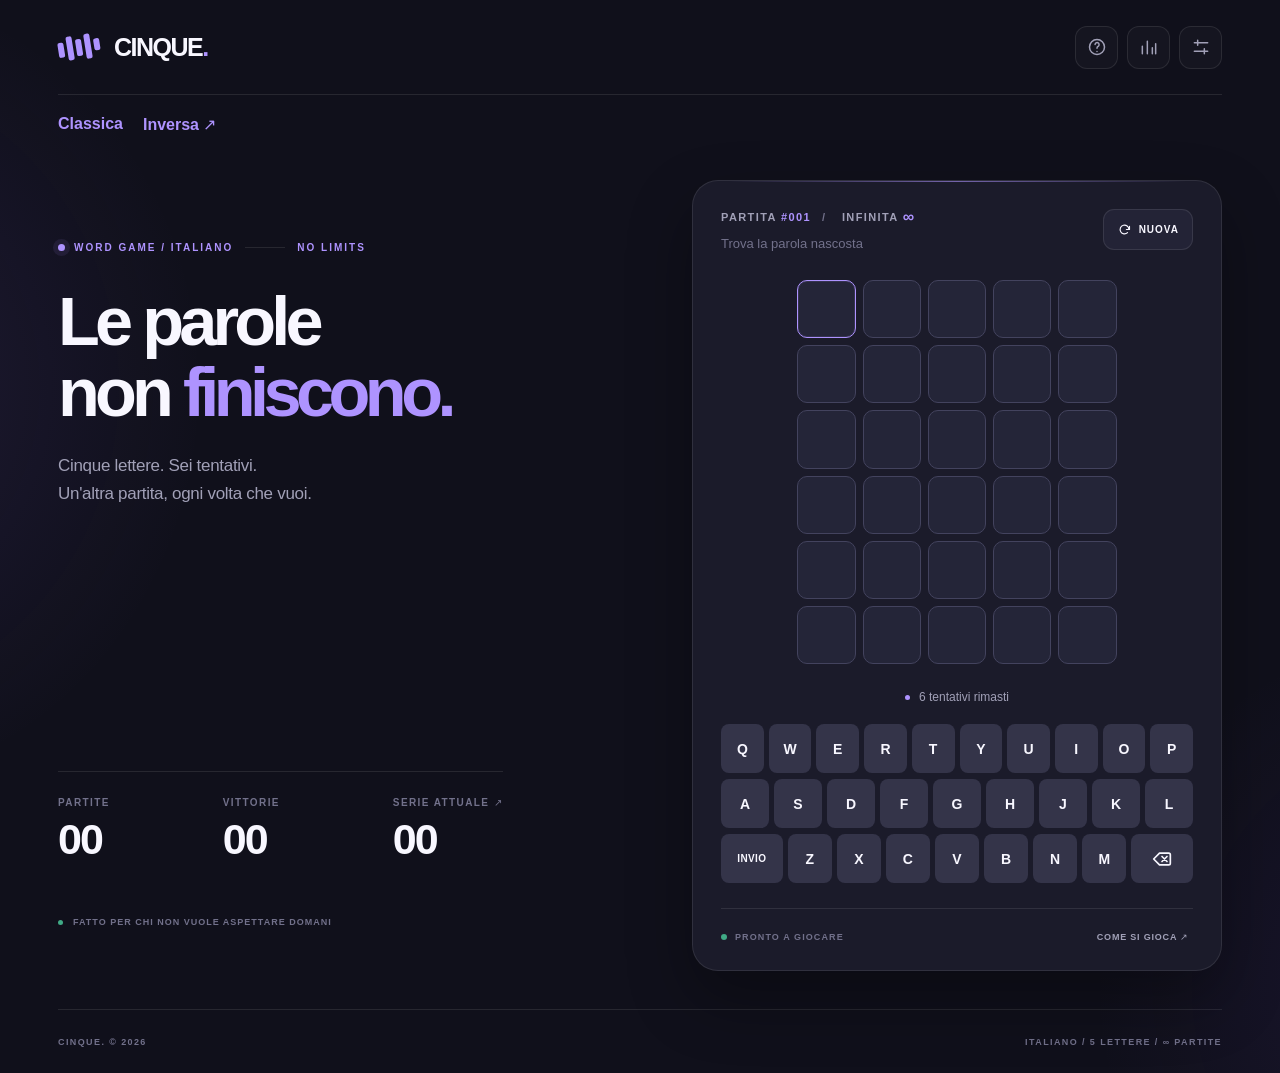
==== commit c008d6c1: "Add Italian word ladder Inversa mode with solvable puzzles and tests" ====
--- a/index.html
+++ b/index.html
@@ -67,6 +67,7 @@
       </nav>
     </header>
 
+    <nav aria-label="Modalità" style="display:flex;gap:20px;padding-top:20px;color:var(--accent);font-weight:750"><a href="./" aria-current="page">Classica</a><a href="./inversa.html">Inversa ↗</a></nav>
     <main class="layout">
       <section class="intro" aria-label="Benvenuto">
         <div class="intro-top">
@@ -111,11 +112,8 @@
     </section>
   </div>
   <noscript><div class="noscript">Per giocare a CINQUE. devi abilitare JavaScript nel browser.</div></noscript>
-<script>
-// Liste locali, utilizzabili offline. Soluzioni curate a mano; tentativi più permissivi.
-window.CINQUE_WORDS = Object.freeze({answers: ["abbia","abete","abita","abito","acero","aceto","acida","acido","acqua","acuto","addio","agile","agita","aglio","aiuto","album","alibi","alice","alito","altra","altre","altri","altro","amara","amare","amaro","amato","ambra","amica","amici","amico","amore","ampio","anche","anima","anime","animo","ansia","apice","apnea","arabo","arduo","arena","arida","arido","aroma","ascia","asilo","asino","assai","astio","audio","avaro","avere","avida","avido","avvio","bacio","bagno","balla","ballo","balza","banca","banda","bando","barba","barca","basso","basta","becco","beffa","bella","belle","belli","bello","belva","benda","bimba","bimbo","birra","bivio","bocca","bolla","bollo","bomba","bordo","borgo","borsa","bosco","botta","botte","botto","brano","brava","bravi","bravo","breve","brina","brodo","bruno","buona","buoni","buono","burro","busta","butta","butto","calce","caldo","calma","calmo","calza","calze","campo","canna","canta","canti","canto","capra","carie","carne","carro","carta","casco","causa","cauto","cella","celle","cenno","cento","cerca","cerco","certo","cervo","cesta","ciclo","cieca","cieco","cielo","cifra","cigno","cinta","circa","circo","clima","cocco","colla","colle","collo","colmo","colpa","colpo","colta","colto","conta","conti","conto","copia","copie","coppa","corda","corpo","corre","corsa","corso","corta","corto","costa","coste","costi","costo","cotta","cotte","cotto","crede","credi","credo","crema","crepa","crisi","croce","crudo","culla","culto","cuoca","cuoco","cuoio","cuore","curva","curvo","dagli","danni","danno","danza","dardo","degno","della","delta","dente","denti","desco","detta","dette","detti","detto","diamo","dieta","dimmi","disco","dogma","dolce","dolci","donna","donne","dorme","dormi","dorso","dossi","dotto","drago","drama","droga","dubbi","duomo","edera","elica","entra","entri","entro","erede","esame","esami","esiti","esito","etica","evita","extra","facce","falce","falsa","false","falsi","falso","fanno","farlo","farsi","fatta","fatte","fatti","fatto","fauna","felpa","ferma","fermo","ferro","festa","fiato","fibra","fieno","fiera","fiero","filma","finta","finto","fioca","fioco","fiore","fiori","firma","fissa","fisso","fiume","flebo","flora","fogna","folle","folto","fondo","fonte","fonti","forma","forme","forno","forse","forte","forza","frana","frase","frasi","frena","freno","frese","frode","fugge","furbo","furia","fusto","gamba","gambe","gatta","gatto","gente","gergo","gesso","gesto","gioco","gioia","giura","giuro","globo","gobba","gocce","goffa","goffi","golfo","gomma","grado","grana","grano","grato","grave","grida","gridi","grido","grifo","grigi","guaio","guida","guidi","gusto","idolo","imene","imita","impar","invia","invio","isola","ladro","larga","largo","larva","laser","latta","latte","legge","legna","lente","lenti","lento","leone","lepre","lesso","letta","letti","letto","libri","libro","lieve","linea","lista","litri","litro","lizza","lotta","lotte","lungo","luogo","lusso","macco","maghe","magia","magno","magra","magro","mamma","manco","manda","mando","manga","mappa","marca","marco","marea","marmi","massa","matta","matto","mente","merce","merlo","merto","messa","metro","mezza","mezzi","mezzo","micio","miele","migra","mille","mista","misto","molla","molto","mondo","monte","morde","mordi","morsa","morso","morte","mosca","mossa","mosse","mosto","motto","mucca","multa","museo","mutuo","nanna","negro","nervo","netto","ninja","nonna","nonno","norma","notte","nulla","nuoto","nuova","nuove","nuovi","nuovo","occhi","odore","odori","olive","olivo","ombra","omena","onore","opaco","opera","orari","orata","orchi","orivo","osare","osato","ovest","ovvia","ovvio","pacco","padre","paghi","pagro","palco","palla","palma","panna","panni","panno","parco","parla","parli","parlo","parte","parto","pasci","pasta","pasto","patto","pausa","pazza","pazzo","pelle","pelli","penna","penso","perla","pesca","pesce","pesci","pesto","petti","petto","pezzo","piaga","piana","piane","piano","picco","piega","piena","pieni","pieno","pigna","pigne","pigro","pinna","pinta","piove","piper","pista","piuma","pizza","pizzi","placa","podio","poema","poeta","pollo","polpa","polso","pompa","ponte","porco","porre","porta","porti","porto","possa","posso","posta","posto","prato","preda","prego","presa","preso","prima","primi","primo","priva","prive","privo","prova","prove","pugni","pugno","pulce","punta","punte","punti","punto","puzza","quale","quasi","quota","radio","ragno","rampa","razza","razzo","reale","regia","regno","renda","rende","rendi","renna","resta","resti","resto","ricar","ricca","ricco","righe","rissa","risse","ritmi","ritmo","rocca","rocia","rombo","rompe","rompi","rossa","rosso","rotta","rotti","rotto","ruota","ruspa","sacco","sacra","sacro","sagra","salda","saldo","salsa","salse","salta","salto","salva","salve","salvo","sanno","santa","santo","sasso","scade","scala","scale","scalo","scapa","scavo","scena","scese","scesi","sceso","scopa","scopo","scudo","scusa","secca","secco","sedia","segni","segno","senso","sente","senti","sento","senza","seria","serio","serra","serve","servi","servo","sfida","sfidi","sigla","sogna","sogni","sogno","solco","soldi","somma","sonni","sonno","sopra","sorda","sordo","sorso","sorta","sorte","sosta","sotto","spada","spago","spala","sparo","spazi","spesa","spese","spiga","spina","spira","spola","sport","sposa","sposi","sposo","stadi","stare","stati","stato","stava","stelo","stile","stili","stima","stimo","stira","stiro","stufo","suite","suolo","suona","suoni","suono","super","svago","svela","tacco","talco","tanta","tanto","tappi","tappo","tardi","targa","tasca","tassa","tasse","tasto","tatto","tazza","tempo","tenda","tende","tendi","tengo","tenia","tenta","tenue","terra","testa","testo","tetto","tigre","tinta","tinto","tizio","tocca","tocco","tomba","tombe","tondi","tondo","tonfo","tonno","torna","torre","torta","torte","torti","torto","tosse","tosti","tosto","trama","trame","treno","trina","trono","trova","trovi","trovo","tuffa","tuffi","tuffo","turni","turno","tutta","tutto","udito","ulivo","umana","umano","umido","unica","unico","unire","unita","unito","urina","usano","usare","usata","usate","usati","usato","utile","valga","valle","valli","valso","vanno","varia","vario","vasta","vasti","vasto","venti","vento","verde","verga","versa","versi","verso","veste","vetro","viale","video","villa","vince","vinci","vinti","vinto","viola","virus","vista","visto","vizio","volgo","volle","volpe","volta","volti","volto","vuota","vuoto","zaino","zampa","zanna","zappa","zebra","zolla","zombi","zucca","zuffa","zuppa","zuppe"], allowed: ["abbia","abete","abita","abiti","abito","aceri","acero","aceto","acida","acido","acqua","acque","acuto","adara","addio","adula","agile","agita","agito","aglio","aiuto","album","alibi","alice","alito","altra","altre","altri","altro","alzai","amara","amare","amaro","amato","amava","amavi","ambra","amica","amici","amico","amore","ampio","anche","ancor","andai","anima","anime","animo","ansia","antro","apice","apnea","aprii","arabo","arduo","arena","arida","arido","aroma","ascia","asilo","asino","assai","astio","attua","attuo","audio","avaro","avere","avete","avida","avido","avrai","avrei","avvio","bacio","bagni","bagno","baldo","balla","balli","ballo","balza","balze","banca","banda","bande","bando","barba","barbo","barca","baron","basso","basta","becco","beffa","beige","bella","belle","belli","bello","belva","belve","benda","bende","beuta","bevia","bimba","bimbo","bioma","birra","bisca","bivio","boati","bocca","bocce","bolla","bollo","bomba","bordo","borgo","borsa","bosco","botta","botte","botto","brano","brava","bravi","bravo","breve","brina","brodo","bruno","buchi","buona","buoni","buono","burro","busta","buste","butta","butto","cagna","calce","caldi","caldo","calma","calmo","calza","calze","cambi","campi","campo","canna","canta","canti","canto","capra","capre","carie","carne","carri","carro","carta","carte","casca","casco","casse","causa","cauto","cavia","cella","celle","cenno","cento","cerca","cerco","certa","certe","certi","certo","cervo","cesta","ceste","chela","china","chino","cicli","ciclo","cieca","cieco","cieli","cielo","cifra","cifre","cigni","cigno","cinta","cinti","cinto","circa","circo","clero","clima","cobra","cocco","cogli","colla","colle","colli","collo","colmi","colmo","colpa","colpe","colpi","colpo","colta","colto","comma","conta","conti","conto","copia","copie","coppa","corda","corde","corpi","corpo","corre","corri","corsa","corse","corso","corta","corto","cosce","costa","coste","costi","costo","cotta","cotte","cotto","crede","credi","credo","crema","crepa","crepe","crepo","crisi","croce","crudi","crudo","culla","culle","culto","cuoca","cuoco","cuoio","cuore","curva","curve","curvo","dagli","dammi","danni","danno","danza","darai","dardo","darsi","darti","debbo","degno","della","delle","dello","delta","denso","dente","denti","desco","detta","dette","detti","detto","diamo","dieta","dimmi","dirlo","dirsi","disco","dogma","dolce","dolci","donna","donne","dorme","dormi","dorso","dossi","dotta","dotto","drago","drama","droga","dubbi","duomi","duomo","ebano","edera","edile","elica","emulo","entra","entri","entro","erede","eredi","erica","eroga","esame","esami","esita","esiti","esito","etero","etica","evaso","evita","eviti","evito","extra","facce","falce","falci","falsa","false","falsi","falso","fanno","farai","farlo","farsi","farti","fatta","fatte","fatti","fatto","fauna","felce","felpa","ferma","fermi","fermo","ferri","ferro","festa","feste","fiato","fibra","fibre","fichi","fieno","fiera","fiero","filma","finta","finto","fioca","fioco","fiore","fiori","firma","firme","fissa","fisso","fiume","flebo","flora","fogna","fogne","folle","folto","fondi","fondo","fonte","fonti","forma","forme","forni","forno","forse","forte","forti","forza","fossi","frana","frane","frase","frasi","frate","fredd","frena","freni","freno","frese","frode","frodi","fruga","frugo","fugge","funga","funge","furbi","furbo","furia","furie","fusti","fusto","gamba","gambe","garbo","gatta","gatti","gatto","gelai","gelso","gente","gergo","gesso","gesti","gesto","giano","gioca","gioco","giogo","gioia","giura","giuri","giuro","globo","gobba","gocce","goffa","goffi","golfo","gomma","gomme","gonfi","gradi","grado","grana","grani","grano","grata","grato","grave","gravi","grida","gridi","grido","grifo","grigi","grumi","grumo","guado","guaio","guida","guide","guidi","gusti","gusto","hotel","idoli","idolo","igloo","imene","imita","imito","impar","invia","invio","iride","irosa","iroso","isola","isole","ladri","ladro","laghi","lagna","lanci","larga","largo","larva","laser","latta","latte","legge","leggi","legna","legni","lemme","lente","lenti","lento","leone","leoni","lepre","lepri","lesso","letta","letti","letto","libri","libro","lieve","limbo","lince","linea","lista","liste","litri","litro","lizza","lotta","lotte","lotti","lungo","luogo","lussi","lusso","macco","machi","maghe","magia","magno","magra","magre","magri","magro","mamma","mamme","manco","manda","mando","manga","mangi","manta","mappa","mappe","marca","march","marco","marea","marma","marmi","massa","masse","matta","matte","matti","matto","mente","menti","merce","merci","merli","merlo","merto","messa","metri","metro","mezza","mezzi","mezzo","micio","miele","mieli","mieta","migra","mille","mirto","mista","miste","misti","misto","molla","molle","molto","mondi","mondo","monte","monti","morde","mordi","morsa","morso","morte","mosca","mossa","mosse","mossi","mosto","motti","motto","mucca","multa","munga","munto","musei","museo","mutuo","nanna","nardi","nasca","nasce","nasci","nasco","natio","negro","nervi","nervo","nessi","netti","netto","ninja","nolla","nonna","nonno","norma","notai","noter","notte","notti","nulla","nuoto","nuova","nuove","nuovi","nuovo","occhi","odore","odori","olive","olivo","ombra","ombre","omena","onore","opaco","opera","opere","orari","orata","orchi","orina","orivo","ormai","osare","osato","ossea","osseo","ostia","ovest","ovile","ovvia","ovvio","pacco","padre","padri","paghi","pagro","palco","palla","palle","palma","palmi","panna","panni","panno","pappe","parco","parla","parli","parlo","parte","parti","parto","pasci","pasta","pasti","pasto","patte","patti","patto","pausa","pause","pazza","pazzi","pazzo","pelle","pelli","penna","penne","pensi","penso","perla","perle","pesca","pesce","pesci","pesto","petti","petto","pezzi","pezzo","piaga","piana","piane","piani","piano","picco","piega","piena","pieni","pieno","pieve","pigna","pigne","pigro","pinna","pinne","pinta","piove","piovi","piper","pista","piste","piuma","pizza","pizze","pizzi","placa","podio","poema","poeta","poeti","polli","pollo","polpa","polpi","polsi","polso","pompa","pompe","ponte","ponti","porco","porre","porta","porte","porti","porto","possa","posso","posta","posti","posto","prati","prato","preda","prede","prego","presa","prese","preso","press","prima","primi","primo","priva","prive","privo","prono","prora","prova","prove","pugni","pugno","pulce","punta","punte","punti","punto","purga","putto","puzza","quale","quasi","quiet","quota","radio","raggi","ragni","ragno","ralla","rampa","rampe","randa","ratti","razza","razze","razzi","razzo","reale","reali","reati","regia","regni","regno","renda","rende","rendi","renna","renne","resta","resti","resto","retro","ricar","ricca","ricco","righe","righi","rione","rissa","risse","ritmi","ritmo","rizza","rocca","rocia","rombo","rompa","rompe","rompi","rondo","rossa","rosso","rotta","rotti","rotto","rubai","rughe","ruota","ruote","ruspa","sacco","sacra","sacro","sagra","sagre","salda","saldi","saldo","salsa","salse","salta","salti","salto","salva","salve","salvi","salvo","sanno","santa","santi","santo","sassi","sasso","sazio","scade","scadi","scala","scale","scali","scalo","scapa","scavi","scavo","scema","scemi","scemo","scena","scene","scese","scesi","sceso","scont","scopa","scope","scopo","scovi","scudi","scudo","scusa","secca","secco","sedia","sedie","segni","segno","sensi","senso","senta","sente","senti","sento","senza","seria","serio","serra","serre","serve","servi","servo","sfera","sfida","sfide","sfidi","sfogo","sfora","siena","siero","sigla","sigle","sogna","sogni","sogno","solco","soldi","somma","somme","sonni","sonno","sopra","sorda","sordo","sorsi","sorso","sorta","sorte","sosia","sosta","sotto","spada","spade","spago","spala","sparo","spazi","spesa","spese","spiga","spina","spine","spira","spola","sport","sposa","spose","sposi","sposo","stadi","stano","stare","stati","stato","stava","steli","stelo","stile","stili","stima","stime","stimo","stipo","stira","stiro","stron","stufi","stufo","sudor","suite","suoli","suolo","suona","suoni","suono","super","svago","svela","svita","svola","tacco","tagli","talco","tanta","tante","tanto","tappi","tappo","tardi","targa","tasca","tassa","tasse","tasti","tasto","tatto","tazza","tazze","tempi","tempo","tenda","tende","tendi","tener","tengo","tenia","tenta","tenti","tento","tenue","terra","testa","teste","testi","testo","tetti","tetto","tigre","tigri","tinta","tinte","tinto","tirai","tizio","tocca","tocco","togli","tolgo","tomba","tombe","tondi","tondo","tonfo","tonno","tonto","torna","torni","torno","torre","torri","torta","torte","torti","torto","tosse","tosti","tosto","trama","trame","treni","treno","trina","troni","trono","trova","trovi","trovo","truce","tuffa","tuffi","tuffo","turni","turno","tutta","tutto","ubria","udito","ulivi","ulivo","umana","umano","umido","unghi","unica","unici","unico","unire","unita","uniti","unito","univa","urina","urlai","usala","usalo","usano","usare","usata","usate","usati","usato","usava","usavi","uscii","utile","utili","vacca","vaghi","valga","valgi","valgo","valle","valli","valso","vanno","varia","vario","vasta","vasti","vasto","venti","vento","verde","verdi","verga","versa","versi","verso","veste","vetri","vetro","viale","viali","video","villa","ville","vince","vinci","vinti","vinto","viola","virgo","virus","visse","vissi","vista","viste","visto","vizio","volai","volgo","volle","volpe","volta","volti","volto","votta","vuota","vuoto","zaini","zaino","zampa","zampe","zanna","zanne","zappa","zappe","zebra","zebre","zolla","zombi","zucca","zuffa","zuppa","zuppe"]});
-
-</script>
+<!-- CINQUE lexicon v3: separate, versioned and updatable without touching UI. -->
+<script src="./data/lexicon-v3.js"></script>
 <script>
 /* Motore indipendente dalla UI: lettere ripetute e modalità difficile. */
 (function (root) {
@@ -183,6 +181,7 @@
   const answers = [...new Set(WORDS.answers.map(s => s.toUpperCase()))];
   const allowed = new Set([...WORDS.allowed, ...WORDS.answers].map(s => s.toUpperCase()));
   const storageKey = 'cinque-infinite-v1';
+  const dictionaryRevision = WORDS.version || 'legacy';
   const $ = id => document.getElementById(id);
   const isReduced = window.matchMedia('(prefers-reduced-motion: reduce)').matches;
   const rows = ['QWERTYUIOP', 'ASDFGHJKL', 'ZXCVBNM'];
@@ -216,8 +215,10 @@
       hard: Boolean(loaded.settings.hard), auto: loaded.settings.auto !== false
     };
     base.number = positiveInt(loaded.number);
-    base.remaining = Array.isArray(loaded.remaining)
-      ? loaded.remaining.filter(i => Number.isInteger(i) && i >= 0 && i < answers.length)
+    // Gli indici precedenti non corrispondono alla nuova banca dati: azzera solo il mazzo,
+    // non le statistiche o la partita in corso.
+    base.remaining = loaded.dictionaryRevision === dictionaryRevision && Array.isArray(loaded.remaining)
+      ? [...new Set(loaded.remaining.filter(i => Number.isInteger(i) && i >= 0 && i < answers.length))]
       : [];
     const g = loaded.game;
     if (g && answers.includes(g.answer) && Array.isArray(g.guesses) && g.guesses.length <= 6) {
@@ -233,7 +234,7 @@
     return base;
   }
   function positiveInt(n) { return Number.isSafeInteger(n) && n > 0 ? n : 0; }
-  function save() { try { localStorage.setItem(storageKey, JSON.stringify(state)); } catch (_) { /* limited storage */ } }
+  function save() { try { state.dictionaryRevision = dictionaryRevision; localStorage.setItem(storageKey, JSON.stringify(state)); } catch (_) { /* limited storage */ } }
   function pickAnswer() {
     if (!state.remaining.length) {
       state.remaining = Array.from({ length:answers.length }, (_, i) => i);
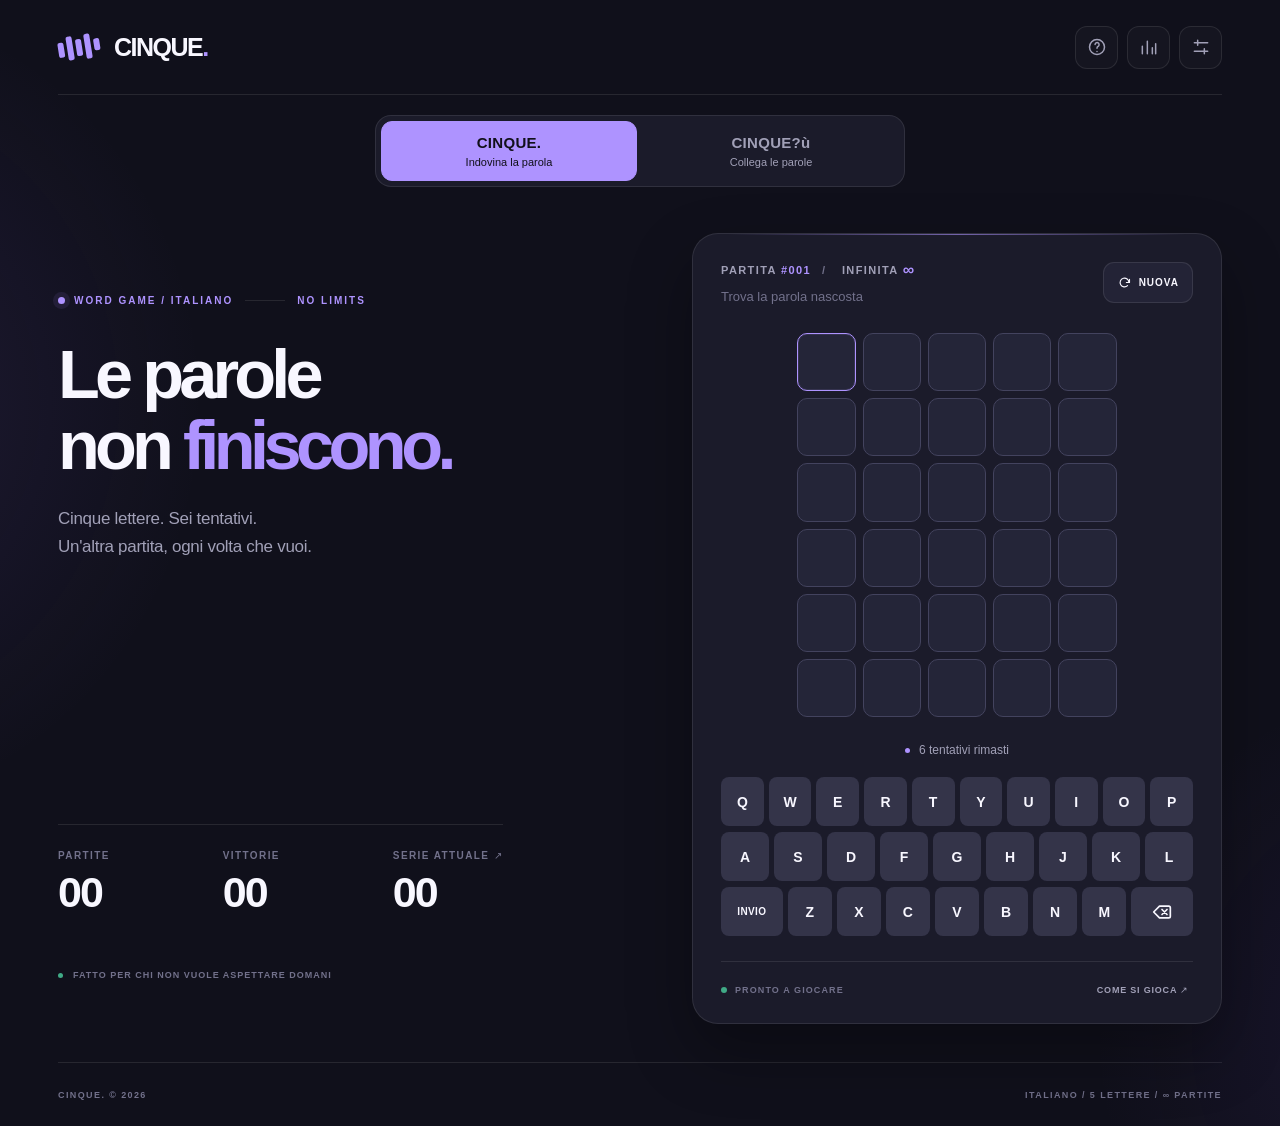
==== commit ec9af521: "Add shared minigame switch and name word ladder CINQUE?ù" ====
--- a/index.html
+++ b/index.html
@@ -50,6 +50,7 @@
   
   
   
+<link rel="stylesheet" href="./game-switch.css">
 </head>
 <body data-theme="dark">
   <div class="ambient ambient-one" aria-hidden="true"></div>
@@ -67,7 +68,7 @@
       </nav>
     </header>
 
-    <nav aria-label="Modalità" style="display:flex;gap:20px;padding-top:20px;color:var(--accent);font-weight:750"><a href="./" aria-current="page">Classica</a><a href="./inversa.html">Inversa ↗</a></nav>
+    <nav class="game-switch" aria-label="Scegli il minigioco"><a href="./" aria-current="page"><strong>CINQUE.</strong><span>Indovina la parola</span></a><a href="./inversa.html"><strong>CINQUE?ù</strong><span>Collega le parole</span></a></nav>
     <main class="layout">
       <section class="intro" aria-label="Benvenuto">
         <div class="intro-top">
--- a/game-switch.css
+++ b/game-switch.css
@@ -0,0 +1,6 @@
+.game-switch{display:flex;gap:6px;align-self:center;width:100%;max-width:530px;padding:5px;margin:20px 0 0;background:var(--surface);border:1px solid var(--line);border-radius:16px}
+.game-switch a{flex:1;display:flex;flex-direction:column;gap:5px;text-align:center;padding:12px 8px;border:1px solid transparent;border-radius:11px;color:var(--secondary);transition:background .18s,color .18s}
+.game-switch a strong{font-size:15px;letter-spacing:.3px}.game-switch a span{font-size:11px}
+.game-switch a:hover{background:var(--surface-raised);color:var(--text)}
+.game-switch a[aria-current="page"]{background:var(--accent);color:var(--accent-ink);border-color:var(--accent)}
+@media(max-width:540px){.game-switch{margin-top:14px}.game-switch a{padding:10px 5px}.game-switch a strong{font-size:14px}.game-switch a span{font-size:10px}}
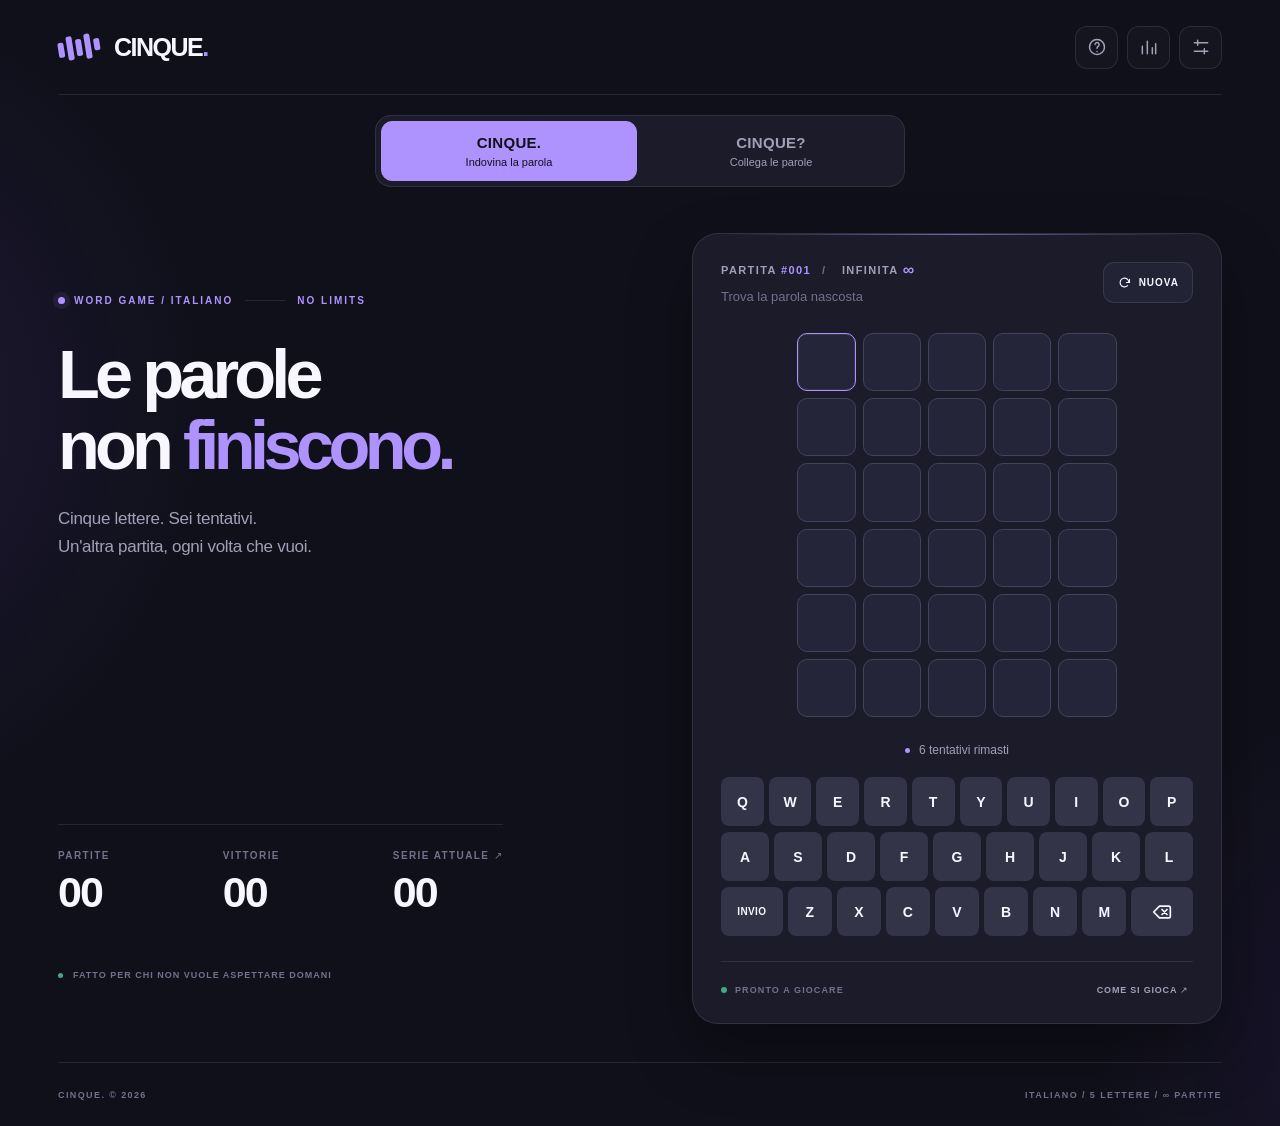
==== commit f98dc847: "Correct minigame name to CINQUE?" ====
--- a/index.html
+++ b/index.html
@@ -68,7 +68,7 @@
       </nav>
     </header>
 
-    <nav class="game-switch" aria-label="Scegli il minigioco"><a href="./" aria-current="page"><strong>CINQUE.</strong><span>Indovina la parola</span></a><a href="./inversa.html"><strong>CINQUE?ù</strong><span>Collega le parole</span></a></nav>
+    <nav class="game-switch" aria-label="Scegli il minigioco"><a href="./" aria-current="page"><strong>CINQUE.</strong><span>Indovina la parola</span></a><a href="./inversa.html"><strong>CINQUE?</strong><span>Collega le parole</span></a></nav>
     <main class="layout">
       <section class="intro" aria-label="Benvenuto">
         <div class="intro-top">
--- a/game-switch.css
+++ b/game-switch.css
@@ -3,4 +3,7 @@
 .game-switch a strong{font-size:15px;letter-spacing:.3px}.game-switch a span{font-size:11px}
 .game-switch a:hover{background:var(--surface-raised);color:var(--text)}
 .game-switch a[aria-current="page"]{background:var(--accent);color:var(--accent-ink);border-color:var(--accent)}
+.ladder-victory{padding:22px;margin:20px 0 12px;text-align:center;background:var(--surface-raised);border:2px solid var(--green);border-radius:16px}
+.ladder-victory[hidden],#form[hidden],#ladderActions[hidden]{display:none}
+.victory-icon{font-size:36px;color:var(--green)}.ladder-victory h2{font-size:32px;margin:8px 0;color:var(--text);letter-spacing:-1px}.ladder-victory p{color:var(--secondary);font-size:14px;line-height:1.6;margin:8px 0}
 @media(max-width:540px){.game-switch{margin-top:14px}.game-switch a{padding:10px 5px}.game-switch a strong{font-size:14px}.game-switch a span{font-size:10px}}
